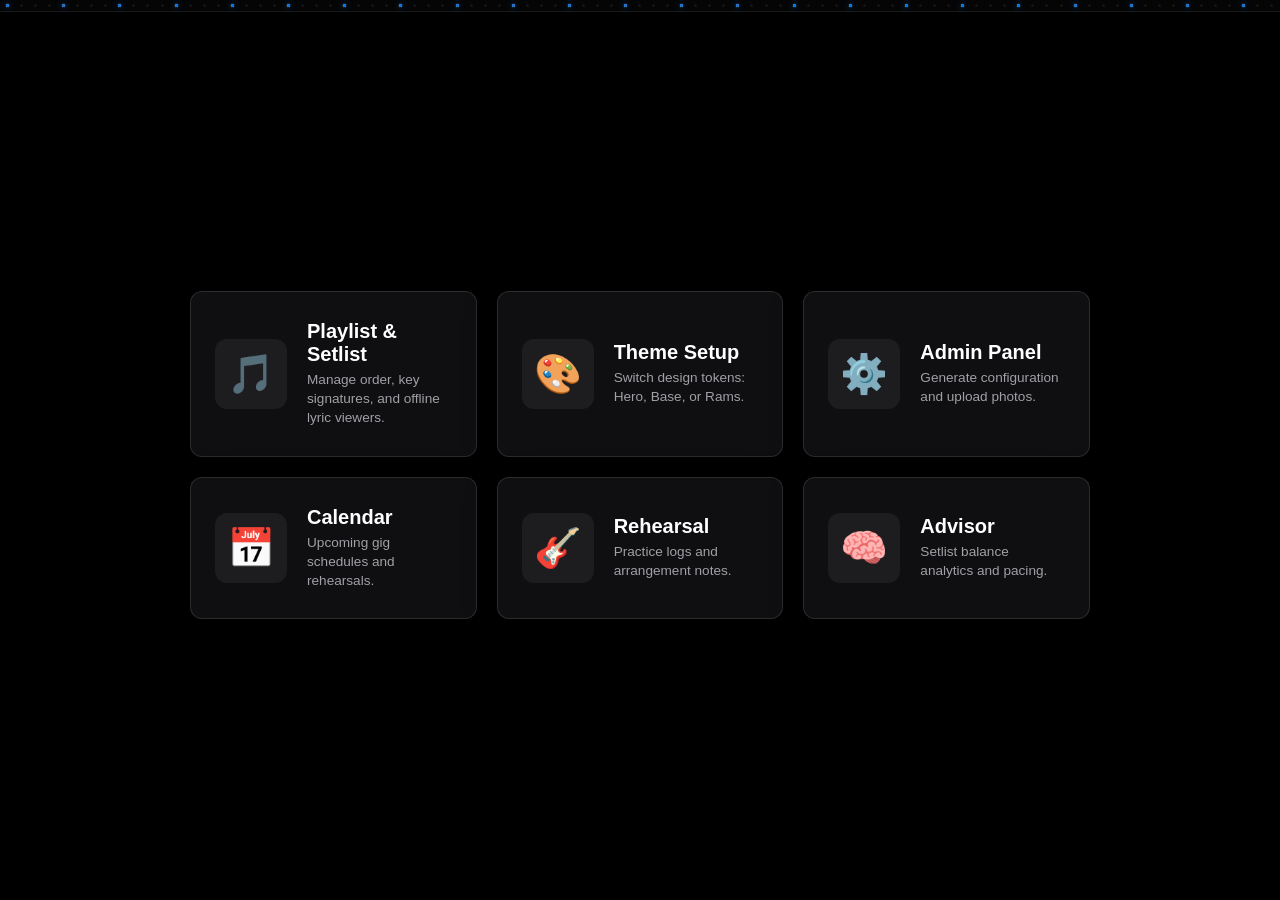
==== index.html @ bee4a43d "build(payload): executed web asset update & setlist sync" ====
<!DOCTYPE html> <html lang="en"> <head>     <meta charset="UTF-8">     <meta name="viewport" content="width=device-width, initial-scale=1.0, maximum-scale=1.0, user-scalable=no">     <title>Band Dashboard</title>     <link href="https://fonts.googleapis.com/css2?family=Oswald:wght@500;700&display=swap" rel="stylesheet">     <style>         * { box-sizing: border-box; margin: 0; padding: 0; transition: background-color 0.3s, color 0.3s, border-color 0.3s; }         body { background-color: var(--bg-primary, #000000); color: var(--text-main, #ffffff); font-family: var(--font-family, sans-serif); min-height: 100vh; padding: 50px 20px 40px 20px; display: flex; flex-direction: column; align-items: center; justify-content: center; position: relative; overflow-x: hidden; -webkit-font-smoothing: antialiased; }          /* Traditional Hardware-Style LED Banner Strip (Absolute Edge-to-Edge) */         .led-banner-strip { position: fixed; top: 0; left: 0; width: 100vw; height: 12px; background-color: #050505; z-index: 1000; display: flex; justify-content: space-between; align-items: center; padding: 0 6px; border-bottom: 1px solid rgba(255,255,255,0.08); box-shadow: 0 2px 6px rgba(0,0,0,0.8); }         .led-banner-dot { width: 3px; height: 3px; background-color: #1a1a1a; border-radius: 50%; box-shadow: inset 0 0 1px #000; transition: background-color 0.4s ease, box-shadow 0.4s ease; }         .led-banner-dot.active { background-color: var(--accent-color, #0071e3); box-shadow: 0 0 6px var(--accent-color, #0071e3), 0 0 1px #fff; }          /* Background Slider & 65% Black Dotted Opacity Overlay */         .bg-slider { position: fixed; top: 0; left: 0; width: 100vw; height: 100vh; z-index: -2; background-size: cover; background-position: center; transition: opacity 1.5s ease-in-out; opacity: 0; }         .bg-slider.active { opacity: 0.65; }         .bg-dotted-overlay { position: fixed; top: 0; left: 0; width: 100vw; height: 100vh; z-index: -1; background-image: radial-gradient(rgba(0, 0, 0, 0.85) 1.5px, transparent 1.5px); background-size: 8px 8px; background-color: rgba(0, 0, 0, 0.65); pointer-events: none; }          .container { width: 100%; max-width: 900px; z-index: 1; display: flex; flex-direction: column; align-items: center; justify-content: center; }                  /* Navigation Grid Only (Band Info Completely Removed) */         .nav-grid { display: grid; grid-template-columns: repeat(auto-fit, minmax(260px, 1fr)); gap: 20px; width: 100%; }         .nav-card { background-color: var(--bg-surface, rgba(20, 20, 25, 0.75)); backdrop-filter: blur(12px); border: 1px solid var(--border-color, rgba(255,255,255,0.12)); border-radius: var(--card-radius, 12px); padding: 28px 24px; text-decoration: none; color: var(--text-main, #ffffff); box-shadow: 0 8px 32px rgba(0,0,0,0.4); transition: transform 0.2s ease, border-color 0.2s ease, background-color 0.2s ease; display: flex; align-items: center; gap: 20px; min-height: 100px; }         .nav-card:hover { transform: translateY(-4px); border-color: var(--accent-color, #0071e3); background-color: rgba(30, 30, 40, 0.85); }         .nav-icon { font-size: 2.4rem; padding: 12px; background: rgba(255,255,255,0.06); border-radius: 12px; display: flex; align-items: center; justify-content: center; }         .nav-content { display: flex; flex-direction: column; justify-content: center; }         .nav-title { font-size: 1.25rem; font-weight: 700; text-transform: var(--header-transform, none); margin-bottom: 4px; }         .nav-desc { font-size: 0.85rem; color: var(--text-muted, #a0a0a5); line-height: 1.4; }     </style> </head> <body>  <!-- Traditional Hardware LED Banner Strip --> <div class="led-banner-strip" id="ledBannerStrip"></div>  <!-- Background Elements for Shuffling Photos & Dotted Overlay --> <div id="bgContainer"></div> <div class="bg-dotted-overlay"></div>  <div class="container">     <div class="nav-grid">         <a href="playlist.html" class="nav-card">             <div class="nav-icon">🎵</div>             <div class="nav-content">                 <div class="nav-title">Playlist & Setlist</div>                 <div class="nav-desc">Manage order, key signatures, and offline lyric viewers.</div>             </div>         </a>         <a href="setup.html" class="nav-card">             <div class="nav-icon">🎨</div>             <div class="nav-content">                 <div class="nav-title">Theme Setup</div>                 <div class="nav-desc">Switch design tokens: Hero, Base, or Rams.</div>             </div>         </a>         <a href="admin.html" class="nav-card">             <div class="nav-icon">⚙️</div>             <div class="nav-content">                 <div class="nav-title">Admin Panel</div>                 <div class="nav-desc">Generate configuration and upload photos.</div>             </div>         </a>         <a href="takvim.html" class="nav-card">             <div class="nav-icon">📅</div>             <div class="nav-content">                 <div class="nav-title">Calendar</div>                 <div class="nav-desc">Upcoming gig schedules and rehearsals.</div>             </div>         </a>         <a href="rehearsal.html" class="nav-card">             <div class="nav-icon">🎸</div>             <div class="nav-content">                 <div class="nav-title">Rehearsal</div>                 <div class="nav-desc">Practice logs and arrangement notes.</div>             </div>         </a>         <a href="advisor.html" class="nav-card">             <div class="nav-icon">🧠</div>             <div class="nav-content">                 <div class="nav-title">Advisor</div>                 <div class="nav-desc">Setlist balance analytics and pacing.</div>             </div>         </a>     </div> </div>  <script src="core/app.js"></script> <script>     function initLedBannerStrip() {         const strip = document.getElementById('ledBannerStrip');         if (!strip) return;         const screenWidth = window.innerWidth;         const dotSpacing = 14;          const totalDots = Math.floor(screenWidth / dotSpacing);                  strip.innerHTML = '';         for (let i = 0; i < totalDots; i++) {             const dot = document.createElement('div');             dot.className = 'led-banner-dot';             if (i % 4 === 0) dot.classList.add('active');             strip.appendChild(dot);         }     }      document.addEventListener("DOMContentLoaded", async () => {         initLedBannerStrip();         window.addEventListener('resize', initLedBannerStrip);          setTimeout(async () => {             if (window.BandApp && window.BandApp.config) {                 const conf = window.BandApp.config;                 if (conf.band_photos && Array.isArray(conf.band_photos) && conf.band_photos.length > 0) {                     setupBackgroundSlider(conf.band_photos);                 }             }         }, 150);     });      function setupBackgroundSlider(photos) {         const container = document.getElementById("bgContainer");         if (!container) return;         container.innerHTML = "";                  photos.forEach((photoUrl, index) => {             const div = document.createElement("div");             div.className = "bg-slider" + (index === 0 ? " active" : "");             div.style.backgroundImage = `url('${photoUrl}')`;             container.appendChild(div);         });          if (photos.length > 1) {             let currentIndex = 0;             const slides = container.getElementsByClassName("bg-slider");             setInterval(() => {                 if (slides && slides.length > 0) {                     slides[currentIndex].classList.remove("active");                     currentIndex = (currentIndex + 1) % slides.length;                     slides[currentIndex].classList.add("active");                 }             }, 6000);         }     } </script> </body> </html>
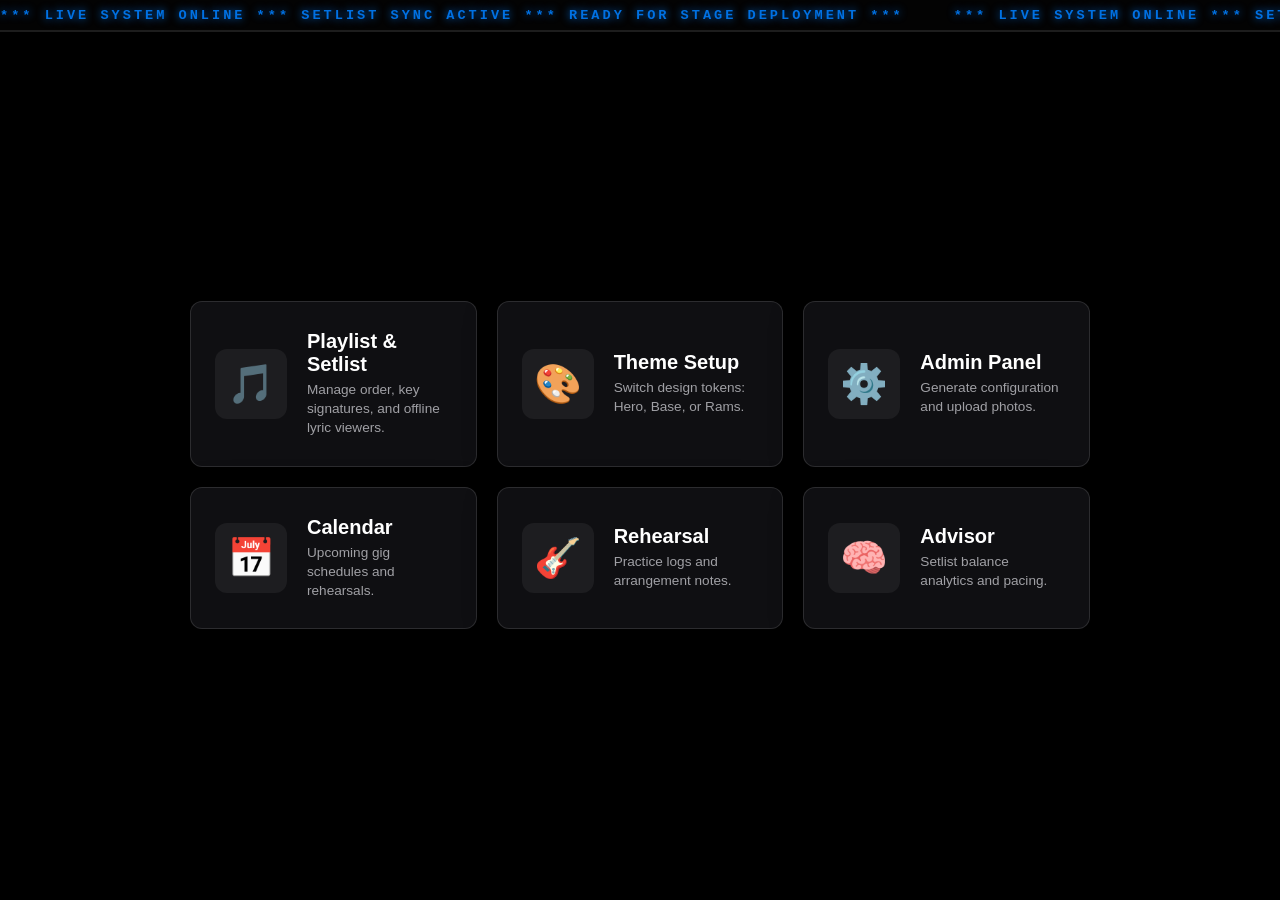
==== commit bedbe1be: "build(payload): executed web asset update & setlist sync" ====
--- a/index.html
+++ b/index.html
@@ -1 +1 @@
-<!DOCTYPE html> <html lang="en"> <head>     <meta charset="UTF-8">     <meta name="viewport" content="width=device-width, initial-scale=1.0, maximum-scale=1.0, user-scalable=no">     <title>Band Dashboard</title>     <link href="https://fonts.googleapis.com/css2?family=Oswald:wght@500;700&display=swap" rel="stylesheet">     <style>         * { box-sizing: border-box; margin: 0; padding: 0; transition: background-color 0.3s, color 0.3s, border-color 0.3s; }         body { background-color: var(--bg-primary, #000000); color: var(--text-main, #ffffff); font-family: var(--font-family, sans-serif); min-height: 100vh; padding: 50px 20px 40px 20px; display: flex; flex-direction: column; align-items: center; justify-content: center; position: relative; overflow-x: hidden; -webkit-font-smoothing: antialiased; }          /* Traditional Hardware-Style LED Banner Strip (Absolute Edge-to-Edge) */         .led-banner-strip { position: fixed; top: 0; left: 0; width: 100vw; height: 12px; background-color: #050505; z-index: 1000; display: flex; justify-content: space-between; align-items: center; padding: 0 6px; border-bottom: 1px solid rgba(255,255,255,0.08); box-shadow: 0 2px 6px rgba(0,0,0,0.8); }         .led-banner-dot { width: 3px; height: 3px; background-color: #1a1a1a; border-radius: 50%; box-shadow: inset 0 0 1px #000; transition: background-color 0.4s ease, box-shadow 0.4s ease; }         .led-banner-dot.active { background-color: var(--accent-color, #0071e3); box-shadow: 0 0 6px var(--accent-color, #0071e3), 0 0 1px #fff; }          /* Background Slider & 65% Black Dotted Opacity Overlay */         .bg-slider { position: fixed; top: 0; left: 0; width: 100vw; height: 100vh; z-index: -2; background-size: cover; background-position: center; transition: opacity 1.5s ease-in-out; opacity: 0; }         .bg-slider.active { opacity: 0.65; }         .bg-dotted-overlay { position: fixed; top: 0; left: 0; width: 100vw; height: 100vh; z-index: -1; background-image: radial-gradient(rgba(0, 0, 0, 0.85) 1.5px, transparent 1.5px); background-size: 8px 8px; background-color: rgba(0, 0, 0, 0.65); pointer-events: none; }          .container { width: 100%; max-width: 900px; z-index: 1; display: flex; flex-direction: column; align-items: center; justify-content: center; }                  /* Navigation Grid Only (Band Info Completely Removed) */         .nav-grid { display: grid; grid-template-columns: repeat(auto-fit, minmax(260px, 1fr)); gap: 20px; width: 100%; }         .nav-card { background-color: var(--bg-surface, rgba(20, 20, 25, 0.75)); backdrop-filter: blur(12px); border: 1px solid var(--border-color, rgba(255,255,255,0.12)); border-radius: var(--card-radius, 12px); padding: 28px 24px; text-decoration: none; color: var(--text-main, #ffffff); box-shadow: 0 8px 32px rgba(0,0,0,0.4); transition: transform 0.2s ease, border-color 0.2s ease, background-color 0.2s ease; display: flex; align-items: center; gap: 20px; min-height: 100px; }         .nav-card:hover { transform: translateY(-4px); border-color: var(--accent-color, #0071e3); background-color: rgba(30, 30, 40, 0.85); }         .nav-icon { font-size: 2.4rem; padding: 12px; background: rgba(255,255,255,0.06); border-radius: 12px; display: flex; align-items: center; justify-content: center; }         .nav-content { display: flex; flex-direction: column; justify-content: center; }         .nav-title { font-size: 1.25rem; font-weight: 700; text-transform: var(--header-transform, none); margin-bottom: 4px; }         .nav-desc { font-size: 0.85rem; color: var(--text-muted, #a0a0a5); line-height: 1.4; }     </style> </head> <body>  <!-- Traditional Hardware LED Banner Strip --> <div class="led-banner-strip" id="ledBannerStrip"></div>  <!-- Background Elements for Shuffling Photos & Dotted Overlay --> <div id="bgContainer"></div> <div class="bg-dotted-overlay"></div>  <div class="container">     <div class="nav-grid">         <a href="playlist.html" class="nav-card">             <div class="nav-icon">🎵</div>             <div class="nav-content">                 <div class="nav-title">Playlist & Setlist</div>                 <div class="nav-desc">Manage order, key signatures, and offline lyric viewers.</div>             </div>         </a>         <a href="setup.html" class="nav-card">             <div class="nav-icon">🎨</div>             <div class="nav-content">                 <div class="nav-title">Theme Setup</div>                 <div class="nav-desc">Switch design tokens: Hero, Base, or Rams.</div>             </div>         </a>         <a href="admin.html" class="nav-card">             <div class="nav-icon">⚙️</div>             <div class="nav-content">                 <div class="nav-title">Admin Panel</div>                 <div class="nav-desc">Generate configuration and upload photos.</div>             </div>         </a>         <a href="takvim.html" class="nav-card">             <div class="nav-icon">📅</div>             <div class="nav-content">                 <div class="nav-title">Calendar</div>                 <div class="nav-desc">Upcoming gig schedules and rehearsals.</div>             </div>         </a>         <a href="rehearsal.html" class="nav-card">             <div class="nav-icon">🎸</div>             <div class="nav-content">                 <div class="nav-title">Rehearsal</div>                 <div class="nav-desc">Practice logs and arrangement notes.</div>             </div>         </a>         <a href="advisor.html" class="nav-card">             <div class="nav-icon">🧠</div>             <div class="nav-content">                 <div class="nav-title">Advisor</div>                 <div class="nav-desc">Setlist balance analytics and pacing.</div>             </div>         </a>     </div> </div>  <script src="core/app.js"></script> <script>     function initLedBannerStrip() {         const strip = document.getElementById('ledBannerStrip');         if (!strip) return;         const screenWidth = window.innerWidth;         const dotSpacing = 14;          const totalDots = Math.floor(screenWidth / dotSpacing);                  strip.innerHTML = '';         for (let i = 0; i < totalDots; i++) {             const dot = document.createElement('div');             dot.className = 'led-banner-dot';             if (i % 4 === 0) dot.classList.add('active');             strip.appendChild(dot);         }     }      document.addEventListener("DOMContentLoaded", async () => {         initLedBannerStrip();         window.addEventListener('resize', initLedBannerStrip);          setTimeout(async () => {             if (window.BandApp && window.BandApp.config) {                 const conf = window.BandApp.config;                 if (conf.band_photos && Array.isArray(conf.band_photos) && conf.band_photos.length > 0) {                     setupBackgroundSlider(conf.band_photos);                 }             }         }, 150);     });      function setupBackgroundSlider(photos) {         const container = document.getElementById("bgContainer");         if (!container) return;         container.innerHTML = "";                  photos.forEach((photoUrl, index) => {             const div = document.createElement("div");             div.className = "bg-slider" + (index === 0 ? " active" : "");             div.style.backgroundImage = `url('${photoUrl}')`;             container.appendChild(div);         });          if (photos.length > 1) {             let currentIndex = 0;             const slides = container.getElementsByClassName("bg-slider");             setInterval(() => {                 if (slides && slides.length > 0) {                     slides[currentIndex].classList.remove("active");                     currentIndex = (currentIndex + 1) % slides.length;                     slides[currentIndex].classList.add("active");                 }             }, 6000);         }     } </script> </body> </html>
+<!DOCTYPE html> <html lang="en"> <head>     <meta charset="UTF-8">     <meta name="viewport" content="width=device-width, initial-scale=1.0, maximum-scale=1.0, user-scalable=no">     <title>Band Dashboard</title>     <link href="https://fonts.googleapis.com/css2?family=Oswald:wght@500;700&display=swap" rel="stylesheet">     <style>         * { box-sizing: border-box; margin: 0; padding: 0; transition: background-color 0.3s, color 0.3s, border-color 0.3s; }         body { background-color: var(--bg-primary, #000000); color: var(--text-main, #ffffff); font-family: var(--font-family, sans-serif); min-height: 100vh; padding: 70px 20px 40px 20px; display: flex; flex-direction: column; align-items: center; justify-content: center; position: relative; overflow-x: hidden; -webkit-font-smoothing: antialiased; }          /* Sliding LED Banner Marquee on Top */         .led-marquee-container { position: fixed; top: 0; left: 0; width: 100vw; height: 32px; background-color: #030303; z-index: 1000; overflow: hidden; border-bottom: 2px solid var(--border-color, rgba(255,255,255,0.1)); display: flex; align-items: center; box-shadow: 0 4px 12px rgba(0,0,0,0.9); }         .led-marquee-track { display: flex; white-space: nowrap; animation: marqueeScroll 25s linear infinite; will-change: transform; }         .led-marquee-text { font-family: 'Courier New', monospace; font-size: 0.85rem; font-weight: 700; letter-spacing: 3px; color: var(--accent-color, #0071e3); text-transform: uppercase; padding-right: 50px; text-shadow: 0 0 8px var(--accent-color, #0071e3); }         @keyframes marqueeScroll { 0% { transform: translateX(0); } 100% { transform: translateX(-50%); } }          /* Background Slider & 65% Black Dotted Opacity Overlay */         .bg-slider { position: fixed; top: 0; left: 0; width: 100vw; height: 100vh; z-index: -2; background-size: cover; background-position: center; transition: opacity 1.5s ease-in-out; opacity: 0; }         .bg-slider.active { opacity: 0.65; }         .bg-dotted-overlay { position: fixed; top: 0; left: 0; width: 100vw; height: 100vh; z-index: -1; background-image: radial-gradient(rgba(0, 0, 0, 0.85) 1.5px, transparent 1.5px); background-size: 8px 8px; background-color: rgba(0, 0, 0, 0.65); pointer-events: none; }          .container { width: 100%; max-width: 900px; z-index: 1; display: flex; flex-direction: column; align-items: center; justify-content: center; }                  /* Navigation Grid Only */         .nav-grid { display: grid; grid-template-columns: repeat(auto-fit, minmax(260px, 1fr)); gap: 20px; width: 100%; }         .nav-card { background-color: var(--bg-surface, rgba(20, 20, 25, 0.75)); backdrop-filter: blur(12px); border: 1px solid var(--border-color, rgba(255,255,255,0.12)); border-radius: var(--card-radius, 12px); padding: 28px 24px; text-decoration: none; color: var(--text-main, #ffffff); box-shadow: 0 8px 32px rgba(0,0,0,0.4); transition: transform 0.2s ease, border-color 0.2s ease, background-color 0.2s ease; display: flex; align-items: center; gap: 20px; min-height: 100px; }         .nav-card:hover { transform: translateY(-4px); border-color: var(--accent-color, #0071e3); background-color: rgba(30, 30, 40, 0.85); }         .nav-icon { font-size: 2.4rem; padding: 12px; background: rgba(255,255,255,0.06); border-radius: 12px; display: flex; align-items: center; justify-content: center; }         .nav-content { display: flex; flex-direction: column; justify-content: center; }         .nav-title { font-size: 1.25rem; font-weight: 700; text-transform: var(--header-transform, none); margin-bottom: 4px; }         .nav-desc { font-size: 0.85rem; color: var(--text-muted, #a0a0a5); line-height: 1.4; }     </style> </head> <body>  <!-- Sliding LED Marquee Banner Strip --> <div class="led-marquee-container">     <div class="led-marquee-track" id="ledTrack">         <span class="led-marquee-text">*** LIVE SYSTEM ONLINE *** SETLIST SYNC ACTIVE *** READY FOR STAGE DEPLOYMENT ***</span>         <span class="led-marquee-text">*** LIVE SYSTEM ONLINE *** SETLIST SYNC ACTIVE *** READY FOR STAGE DEPLOYMENT ***</span>     </div> </div>  <!-- Background Elements for Shuffling Photos & Dotted Overlay --> <div id="bgContainer"></div> <div class="bg-dotted-overlay"></div>  <div class="container">     <div class="nav-grid">         <a href="playlist.html" class="nav-card">             <div class="nav-icon">🎵</div>             <div class="nav-content">                 <div class="nav-title">Playlist & Setlist</div>                 <div class="nav-desc">Manage order, key signatures, and offline lyric viewers.</div>             </div>         </a>         <a href="setup.html" class="nav-card">             <div class="nav-icon">🎨</div>             <div class="nav-content">                 <div class="nav-title">Theme Setup</div>                 <div class="nav-desc">Switch design tokens: Hero, Base, or Rams.</div>             </div>         </a>         <a href="admin.html" class="nav-card">             <div class="nav-icon">⚙️</div>             <div class="nav-content">                 <div class="nav-title">Admin Panel</div>                 <div class="nav-desc">Generate configuration and upload photos.</div>             </div>         </a>         <a href="takvim.html" class="nav-card">             <div class="nav-icon">📅</div>             <div class="nav-content">                 <div class="nav-title">Calendar</div>                 <div class="nav-desc">Upcoming gig schedules and rehearsals.</div>             </div>         </a>         <a href="rehearsal.html" class="nav-card">             <div class="nav-icon">🎸</div>             <div class="nav-content">                 <div class="nav-title">Rehearsal</div>                 <div class="nav-desc">Practice logs and arrangement notes.</div>             </div>         </a>         <a href="advisor.html" class="nav-card">             <div class="nav-icon">🧠</div>             <div class="nav-content">                 <div class="nav-title">Advisor</div>                 <div class="nav-desc">Setlist balance analytics and pacing.</div>             </div>         </a>     </div> </div>  <script src="core/app.js"></script> <script>     document.addEventListener("DOMContentLoaded", async () => {         setTimeout(async () => {             if (window.BandApp && window.BandApp.config) {                 const conf = window.BandApp.config;                 if (conf.band_photos && Array.isArray(conf.band_photos) && conf.band_photos.length > 0) {                     setupBackgroundSlider(conf.band_photos);                 }             }         }, 150);     });      function setupBackgroundSlider(photos) {         const container = document.getElementById("bgContainer");         if (!container) return;         container.innerHTML = "";                  photos.forEach((photoUrl, index) => {             const div = document.createElement("div");             div.className = "bg-slider" + (index === 0 ? " active" : "");             div.style.backgroundImage = `url('${photoUrl}')`;             container.appendChild(div);         });          if (photos.length > 1) {             let currentIndex = 0;             const slides = container.getElementsByClassName("bg-slider");             setInterval(() => {                 if (slides && slides.length > 0) {                     slides[currentIndex].classList.remove("active");                     currentIndex = (currentIndex + 1) % slides.length;                     slides[currentIndex].classList.add("active");                 }             }, 6000);         }     } </script> </body> </html>
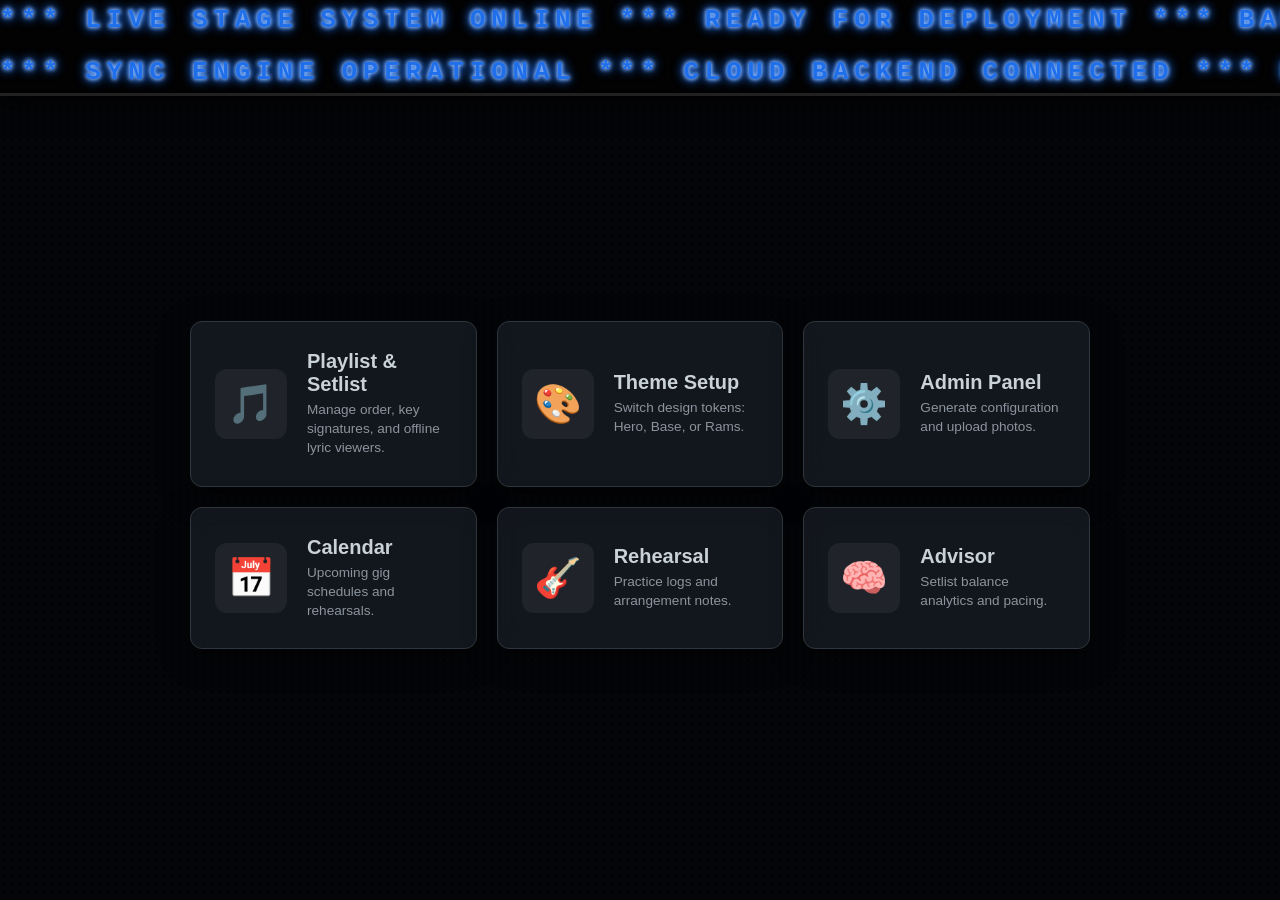
==== commit ce4d5910: "build(payload): executed web asset update & setlist sync" ====
--- a/index.html
+++ b/index.html
@@ -1 +1 @@
-<!DOCTYPE html> <html lang="en"> <head>     <meta charset="UTF-8">     <meta name="viewport" content="width=device-width, initial-scale=1.0, maximum-scale=1.0, user-scalable=no">     <title>Band Dashboard</title>     <link href="https://fonts.googleapis.com/css2?family=Oswald:wght@500;700&display=swap" rel="stylesheet">     <style>         * { box-sizing: border-box; margin: 0; padding: 0; transition: background-color 0.3s, color 0.3s, border-color 0.3s; }         body { background-color: var(--bg-primary, #000000); color: var(--text-main, #ffffff); font-family: var(--font-family, sans-serif); min-height: 100vh; padding: 70px 20px 40px 20px; display: flex; flex-direction: column; align-items: center; justify-content: center; position: relative; overflow-x: hidden; -webkit-font-smoothing: antialiased; }          /* Sliding LED Banner Marquee on Top */         .led-marquee-container { position: fixed; top: 0; left: 0; width: 100vw; height: 32px; background-color: #030303; z-index: 1000; overflow: hidden; border-bottom: 2px solid var(--border-color, rgba(255,255,255,0.1)); display: flex; align-items: center; box-shadow: 0 4px 12px rgba(0,0,0,0.9); }         .led-marquee-track { display: flex; white-space: nowrap; animation: marqueeScroll 25s linear infinite; will-change: transform; }         .led-marquee-text { font-family: 'Courier New', monospace; font-size: 0.85rem; font-weight: 700; letter-spacing: 3px; color: var(--accent-color, #0071e3); text-transform: uppercase; padding-right: 50px; text-shadow: 0 0 8px var(--accent-color, #0071e3); }         @keyframes marqueeScroll { 0% { transform: translateX(0); } 100% { transform: translateX(-50%); } }          /* Background Slider & 65% Black Dotted Opacity Overlay */         .bg-slider { position: fixed; top: 0; left: 0; width: 100vw; height: 100vh; z-index: -2; background-size: cover; background-position: center; transition: opacity 1.5s ease-in-out; opacity: 0; }         .bg-slider.active { opacity: 0.65; }         .bg-dotted-overlay { position: fixed; top: 0; left: 0; width: 100vw; height: 100vh; z-index: -1; background-image: radial-gradient(rgba(0, 0, 0, 0.85) 1.5px, transparent 1.5px); background-size: 8px 8px; background-color: rgba(0, 0, 0, 0.65); pointer-events: none; }          .container { width: 100%; max-width: 900px; z-index: 1; display: flex; flex-direction: column; align-items: center; justify-content: center; }                  /* Navigation Grid Only */         .nav-grid { display: grid; grid-template-columns: repeat(auto-fit, minmax(260px, 1fr)); gap: 20px; width: 100%; }         .nav-card { background-color: var(--bg-surface, rgba(20, 20, 25, 0.75)); backdrop-filter: blur(12px); border: 1px solid var(--border-color, rgba(255,255,255,0.12)); border-radius: var(--card-radius, 12px); padding: 28px 24px; text-decoration: none; color: var(--text-main, #ffffff); box-shadow: 0 8px 32px rgba(0,0,0,0.4); transition: transform 0.2s ease, border-color 0.2s ease, background-color 0.2s ease; display: flex; align-items: center; gap: 20px; min-height: 100px; }         .nav-card:hover { transform: translateY(-4px); border-color: var(--accent-color, #0071e3); background-color: rgba(30, 30, 40, 0.85); }         .nav-icon { font-size: 2.4rem; padding: 12px; background: rgba(255,255,255,0.06); border-radius: 12px; display: flex; align-items: center; justify-content: center; }         .nav-content { display: flex; flex-direction: column; justify-content: center; }         .nav-title { font-size: 1.25rem; font-weight: 700; text-transform: var(--header-transform, none); margin-bottom: 4px; }         .nav-desc { font-size: 0.85rem; color: var(--text-muted, #a0a0a5); line-height: 1.4; }     </style> </head> <body>  <!-- Sliding LED Marquee Banner Strip --> <div class="led-marquee-container">     <div class="led-marquee-track" id="ledTrack">         <span class="led-marquee-text">*** LIVE SYSTEM ONLINE *** SETLIST SYNC ACTIVE *** READY FOR STAGE DEPLOYMENT ***</span>         <span class="led-marquee-text">*** LIVE SYSTEM ONLINE *** SETLIST SYNC ACTIVE *** READY FOR STAGE DEPLOYMENT ***</span>     </div> </div>  <!-- Background Elements for Shuffling Photos & Dotted Overlay --> <div id="bgContainer"></div> <div class="bg-dotted-overlay"></div>  <div class="container">     <div class="nav-grid">         <a href="playlist.html" class="nav-card">             <div class="nav-icon">🎵</div>             <div class="nav-content">                 <div class="nav-title">Playlist & Setlist</div>                 <div class="nav-desc">Manage order, key signatures, and offline lyric viewers.</div>             </div>         </a>         <a href="setup.html" class="nav-card">             <div class="nav-icon">🎨</div>             <div class="nav-content">                 <div class="nav-title">Theme Setup</div>                 <div class="nav-desc">Switch design tokens: Hero, Base, or Rams.</div>             </div>         </a>         <a href="admin.html" class="nav-card">             <div class="nav-icon">⚙️</div>             <div class="nav-content">                 <div class="nav-title">Admin Panel</div>                 <div class="nav-desc">Generate configuration and upload photos.</div>             </div>         </a>         <a href="takvim.html" class="nav-card">             <div class="nav-icon">📅</div>             <div class="nav-content">                 <div class="nav-title">Calendar</div>                 <div class="nav-desc">Upcoming gig schedules and rehearsals.</div>             </div>         </a>         <a href="rehearsal.html" class="nav-card">             <div class="nav-icon">🎸</div>             <div class="nav-content">                 <div class="nav-title">Rehearsal</div>                 <div class="nav-desc">Practice logs and arrangement notes.</div>             </div>         </a>         <a href="advisor.html" class="nav-card">             <div class="nav-icon">🧠</div>             <div class="nav-content">                 <div class="nav-title">Advisor</div>                 <div class="nav-desc">Setlist balance analytics and pacing.</div>             </div>         </a>     </div> </div>  <script src="core/app.js"></script> <script>     document.addEventListener("DOMContentLoaded", async () => {         setTimeout(async () => {             if (window.BandApp && window.BandApp.config) {                 const conf = window.BandApp.config;                 if (conf.band_photos && Array.isArray(conf.band_photos) && conf.band_photos.length > 0) {                     setupBackgroundSlider(conf.band_photos);                 }             }         }, 150);     });      function setupBackgroundSlider(photos) {         const container = document.getElementById("bgContainer");         if (!container) return;         container.innerHTML = "";                  photos.forEach((photoUrl, index) => {             const div = document.createElement("div");             div.className = "bg-slider" + (index === 0 ? " active" : "");             div.style.backgroundImage = `url('${photoUrl}')`;             container.appendChild(div);         });          if (photos.length > 1) {             let currentIndex = 0;             const slides = container.getElementsByClassName("bg-slider");             setInterval(() => {                 if (slides && slides.length > 0) {                     slides[currentIndex].classList.remove("active");                     currentIndex = (currentIndex + 1) % slides.length;                     slides[currentIndex].classList.add("active");                 }             }, 6000);         }     } </script> </body> </html>
+<!DOCTYPE html> <html lang="en"> <head>     <meta charset="UTF-8">     <meta name="viewport" content="width=device-width, initial-scale=1.0, maximum-scale=1.0, user-scalable=no">     <title>Band Dashboard</title>     <link href="https://fonts.googleapis.com/css2?family=Oswald:wght@500;700&display=swap" rel="stylesheet">     <style>         * { box-sizing: border-box; margin: 0; padding: 0; transition: background-color 0.3s, color 0.3s, border-color 0.3s; }         body { background-color: var(--bg-primary, #000000); color: var(--text-main, #ffffff); font-family: var(--font-family, sans-serif); min-height: 100vh; padding: 110px 20px 40px 20px; display: flex; flex-direction: column; align-items: center; justify-content: center; position: relative; overflow-x: hidden; -webkit-font-smoothing: antialiased; }          /* Triple-Width Realistic LED Dot-Matrix Banner Strip */         .led-banner-container { position: fixed; top: 0; left: 0; width: 100vw; height: 96px; background-color: #020202; z-index: 1000; overflow: hidden; border-bottom: 3px solid rgba(255,255,255,0.12); box-shadow: 0 6px 24px rgba(0,0,0,0.95); display: flex; flex-direction: column; justify-content: space-between; padding: 6px 0; }                  .led-marquee-track { display: flex; white-space: nowrap; animation: marqueeScroll 22s linear infinite; will-change: transform; }         .led-marquee-track.reverse { animation: marqueeScrollReverse 22s linear infinite; }          /* Realistic LED Bulb Dot Matrix Letters */         .led-word { font-family: 'Courier New', monospace; font-size: 1.6rem; font-weight: 900; letter-spacing: 6px; color: var(--accent-color, #0071e3); text-transform: uppercase; padding-right: 60px; text-shadow: 0 0 12px var(--accent-color, #0071e3), 0 0 4px #ffffff; filter: drop-shadow(0 0 2px var(--accent-color)); }          @keyframes marqueeScroll { 0% { transform: translateX(0); } 100% { transform: translateX(-50%); } }         @keyframes marqueeScrollReverse { 0% { transform: translateX(-50%); } 100% { transform: translateX(0); } }          /* Background Slider & 65% Black Dotted Opacity Overlay */         .bg-slider { position: fixed; top: 0; left: 0; width: 100vw; height: 100vh; z-index: -2; background-size: cover; background-position: center; transition: opacity 1.5s ease-in-out; opacity: 0; }         .bg-slider.active { opacity: 0.65; }         .bg-dotted-overlay { position: fixed; top: 0; left: 0; width: 100vw; height: 100vh; z-index: -1; background-image: radial-gradient(rgba(0, 0, 0, 0.85) 1.5px, transparent 1.5px); background-size: 8px 8px; background-color: rgba(0, 0, 0, 0.65); pointer-events: none; }          .container { width: 100%; max-width: 900px; z-index: 1; display: flex; flex-direction: column; align-items: center; justify-content: center; }                  /* Navigation Grid Only */         .nav-grid { display: grid; grid-template-columns: repeat(auto-fit, minmax(260px, 1fr)); gap: 20px; width: 100%; }         .nav-card { background-color: var(--bg-surface, rgba(20, 20, 25, 0.75)); backdrop-filter: blur(12px); border: 1px solid var(--border-color, rgba(255,255,255,0.12)); border-radius: var(--card-radius, 12px); padding: 28px 24px; text-decoration: none; color: var(--text-main, #ffffff); box-shadow: 0 8px 32px rgba(0,0,0,0.4); transition: transform 0.2s ease, border-color 0.2s ease, background-color 0.2s ease; display: flex; align-items: center; gap: 20px; min-height: 100px; }         .nav-card:hover { transform: translateY(-4px); border-color: var(--accent-color, #0071e3); background-color: rgba(30, 30, 40, 0.85); }         .nav-icon { font-size: 2.4rem; padding: 12px; background: rgba(255,255,255,0.06); border-radius: 12px; display: flex; align-items: center; justify-content: center; }         .nav-content { display: flex; flex-direction: column; justify-content: center; }         .nav-title { font-size: 1.25rem; font-weight: 700; text-transform: var(--header-transform, none); margin-bottom: 4px; }         .nav-desc { font-size: 0.85rem; color: var(--text-muted, #a0a0a5); line-height: 1.4; }     </style> </head> <body>  <!-- Triple-Width Realistic LED Dot-Matrix Banner Strip --> <div class="led-banner-container">     <!-- Top Running Marquee Row -->     <div class="led-marquee-track">         <span class="led-word">*** LIVE STAGE SYSTEM ONLINE *** READY FOR DEPLOYMENT *** BAND DASHBOARD ACTIVE ***</span>         <span class="led-word">*** LIVE STAGE SYSTEM ONLINE *** READY FOR DEPLOYMENT *** BAND DASHBOARD ACTIVE ***</span>     </div>     <!-- Bottom Running Marquee Row (Reverse Direction for Realism) -->     <div class="led-marquee-track reverse">         <span class="led-word">*** SYNC ENGINE OPERATIONAL *** CLOUD BACKEND CONNECTED *** MAXIMUM PERFORMANCE ***</span>         <span class="led-word">*** SYNC ENGINE OPERATIONAL *** CLOUD BACKEND CONNECTED *** MAXIMUM PERFORMANCE ***</span>     </div> </div>  <!-- Background Elements for Shuffling Photos & Dotted Overlay --> <div id="bgContainer"></div> <div class="bg-dotted-overlay"></div>  <div class="container">     <div class="nav-grid">         <a href="playlist.html" class="nav-card">             <div class="nav-icon">🎵</div>             <div class="nav-content">                 <div class="nav-title">Playlist & Setlist</div>                 <div class="nav-desc">Manage order, key signatures, and offline lyric viewers.</div>             </div>         </a>         <a href="setup.html" class="nav-card">             <div class="nav-icon">🎨</div>             <div class="nav-content">                 <div class="nav-title">Theme Setup</div>                 <div class="nav-desc">Switch design tokens: Hero, Base, or Rams.</div>             </div>         </a>         <a href="admin.html" class="nav-card">             <div class="nav-icon">⚙️</div>             <div class="nav-content">                 <div class="nav-title">Admin Panel</div>                 <div class="nav-desc">Generate configuration and upload photos.</div>             </div>         </a>         <a href="takvim.html" class="nav-card">             <div class="nav-icon">📅</div>             <div class="nav-content">                 <div class="nav-title">Calendar</div>                 <div class="nav-desc">Upcoming gig schedules and rehearsals.</div>             </div>         </a>         <a href="rehearsal.html" class="nav-card">             <div class="nav-icon">🎸</div>             <div class="nav-content">                 <div class="nav-title">Rehearsal</div>                 <div class="nav-desc">Practice logs and arrangement notes.</div>             </div>         </a>         <a href="advisor.html" class="nav-card">             <div class="nav-icon">🧠</div>             <div class="nav-content">                 <div class="nav-title">Advisor</div>                 <div class="nav-desc">Setlist balance analytics and pacing.</div>             </div>         </a>     </div> </div>  <script src="core/app.js"></script> <script>     document.addEventListener("DOMContentLoaded", async () => {         setTimeout(async () => {             if (window.BandApp && window.BandApp.config) {                 const conf = window.BandApp.config;                 if (conf.band_photos && Array.isArray(conf.band_photos) && conf.band_photos.length > 0) {                     setupBackgroundSlider(conf.band_photos);                 }             }         }, 150);     });      function setupBackgroundSlider(photos) {         const container = document.getElementById("bgContainer");         if (!container) return;         container.innerHTML = "";                  photos.forEach((photoUrl, index) => {             const div = document.createElement("div");             div.className = "bg-slider" + (index === 0 ? " active" : "");             div.style.backgroundImage = `url('${photoUrl}')`;             container.appendChild(div);         });          if (photos.length > 1) {             let currentIndex = 0;             const slides = container.getElementsByClassName("bg-slider");             setInterval(() => {                 if (slides && slides.length > 0) {                     slides[currentIndex].classList.remove("active");                     currentIndex = (currentIndex + 1) % slides.length;                     slides[currentIndex].classList.add("active");                 }             }, 6000);         }     } </script> </body> </html>
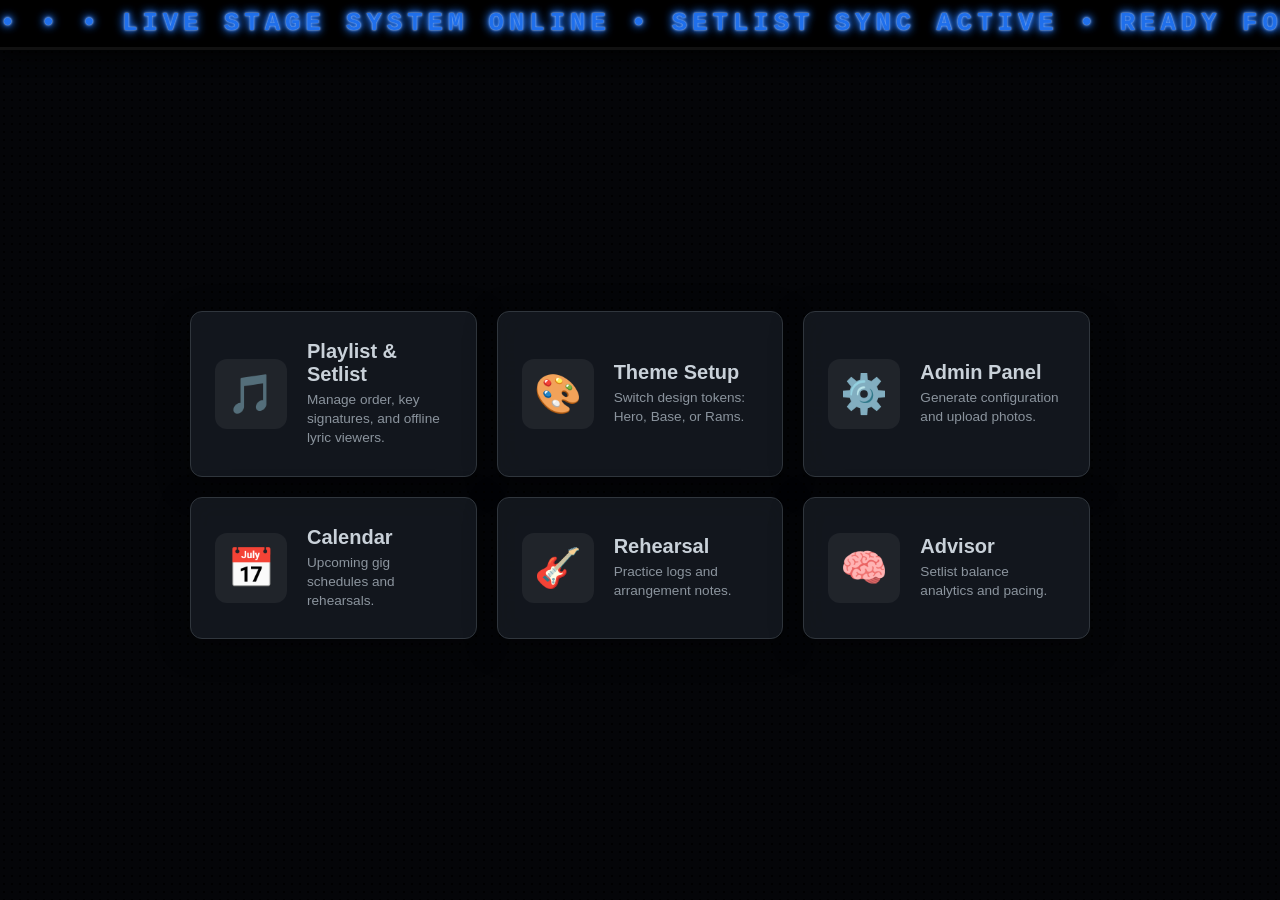
==== commit 1ef82093: "build(payload): executed web asset update & setlist sync" ====
--- a/index.html
+++ b/index.html
@@ -1 +1 @@
-<!DOCTYPE html> <html lang="en"> <head>     <meta charset="UTF-8">     <meta name="viewport" content="width=device-width, initial-scale=1.0, maximum-scale=1.0, user-scalable=no">     <title>Band Dashboard</title>     <link href="https://fonts.googleapis.com/css2?family=Oswald:wght@500;700&display=swap" rel="stylesheet">     <style>         * { box-sizing: border-box; margin: 0; padding: 0; transition: background-color 0.3s, color 0.3s, border-color 0.3s; }         body { background-color: var(--bg-primary, #000000); color: var(--text-main, #ffffff); font-family: var(--font-family, sans-serif); min-height: 100vh; padding: 110px 20px 40px 20px; display: flex; flex-direction: column; align-items: center; justify-content: center; position: relative; overflow-x: hidden; -webkit-font-smoothing: antialiased; }          /* Triple-Width Realistic LED Dot-Matrix Banner Strip */         .led-banner-container { position: fixed; top: 0; left: 0; width: 100vw; height: 96px; background-color: #020202; z-index: 1000; overflow: hidden; border-bottom: 3px solid rgba(255,255,255,0.12); box-shadow: 0 6px 24px rgba(0,0,0,0.95); display: flex; flex-direction: column; justify-content: space-between; padding: 6px 0; }                  .led-marquee-track { display: flex; white-space: nowrap; animation: marqueeScroll 22s linear infinite; will-change: transform; }         .led-marquee-track.reverse { animation: marqueeScrollReverse 22s linear infinite; }          /* Realistic LED Bulb Dot Matrix Letters */         .led-word { font-family: 'Courier New', monospace; font-size: 1.6rem; font-weight: 900; letter-spacing: 6px; color: var(--accent-color, #0071e3); text-transform: uppercase; padding-right: 60px; text-shadow: 0 0 12px var(--accent-color, #0071e3), 0 0 4px #ffffff; filter: drop-shadow(0 0 2px var(--accent-color)); }          @keyframes marqueeScroll { 0% { transform: translateX(0); } 100% { transform: translateX(-50%); } }         @keyframes marqueeScrollReverse { 0% { transform: translateX(-50%); } 100% { transform: translateX(0); } }          /* Background Slider & 65% Black Dotted Opacity Overlay */         .bg-slider { position: fixed; top: 0; left: 0; width: 100vw; height: 100vh; z-index: -2; background-size: cover; background-position: center; transition: opacity 1.5s ease-in-out; opacity: 0; }         .bg-slider.active { opacity: 0.65; }         .bg-dotted-overlay { position: fixed; top: 0; left: 0; width: 100vw; height: 100vh; z-index: -1; background-image: radial-gradient(rgba(0, 0, 0, 0.85) 1.5px, transparent 1.5px); background-size: 8px 8px; background-color: rgba(0, 0, 0, 0.65); pointer-events: none; }          .container { width: 100%; max-width: 900px; z-index: 1; display: flex; flex-direction: column; align-items: center; justify-content: center; }                  /* Navigation Grid Only */         .nav-grid { display: grid; grid-template-columns: repeat(auto-fit, minmax(260px, 1fr)); gap: 20px; width: 100%; }         .nav-card { background-color: var(--bg-surface, rgba(20, 20, 25, 0.75)); backdrop-filter: blur(12px); border: 1px solid var(--border-color, rgba(255,255,255,0.12)); border-radius: var(--card-radius, 12px); padding: 28px 24px; text-decoration: none; color: var(--text-main, #ffffff); box-shadow: 0 8px 32px rgba(0,0,0,0.4); transition: transform 0.2s ease, border-color 0.2s ease, background-color 0.2s ease; display: flex; align-items: center; gap: 20px; min-height: 100px; }         .nav-card:hover { transform: translateY(-4px); border-color: var(--accent-color, #0071e3); background-color: rgba(30, 30, 40, 0.85); }         .nav-icon { font-size: 2.4rem; padding: 12px; background: rgba(255,255,255,0.06); border-radius: 12px; display: flex; align-items: center; justify-content: center; }         .nav-content { display: flex; flex-direction: column; justify-content: center; }         .nav-title { font-size: 1.25rem; font-weight: 700; text-transform: var(--header-transform, none); margin-bottom: 4px; }         .nav-desc { font-size: 0.85rem; color: var(--text-muted, #a0a0a5); line-height: 1.4; }     </style> </head> <body>  <!-- Triple-Width Realistic LED Dot-Matrix Banner Strip --> <div class="led-banner-container">     <!-- Top Running Marquee Row -->     <div class="led-marquee-track">         <span class="led-word">*** LIVE STAGE SYSTEM ONLINE *** READY FOR DEPLOYMENT *** BAND DASHBOARD ACTIVE ***</span>         <span class="led-word">*** LIVE STAGE SYSTEM ONLINE *** READY FOR DEPLOYMENT *** BAND DASHBOARD ACTIVE ***</span>     </div>     <!-- Bottom Running Marquee Row (Reverse Direction for Realism) -->     <div class="led-marquee-track reverse">         <span class="led-word">*** SYNC ENGINE OPERATIONAL *** CLOUD BACKEND CONNECTED *** MAXIMUM PERFORMANCE ***</span>         <span class="led-word">*** SYNC ENGINE OPERATIONAL *** CLOUD BACKEND CONNECTED *** MAXIMUM PERFORMANCE ***</span>     </div> </div>  <!-- Background Elements for Shuffling Photos & Dotted Overlay --> <div id="bgContainer"></div> <div class="bg-dotted-overlay"></div>  <div class="container">     <div class="nav-grid">         <a href="playlist.html" class="nav-card">             <div class="nav-icon">🎵</div>             <div class="nav-content">                 <div class="nav-title">Playlist & Setlist</div>                 <div class="nav-desc">Manage order, key signatures, and offline lyric viewers.</div>             </div>         </a>         <a href="setup.html" class="nav-card">             <div class="nav-icon">🎨</div>             <div class="nav-content">                 <div class="nav-title">Theme Setup</div>                 <div class="nav-desc">Switch design tokens: Hero, Base, or Rams.</div>             </div>         </a>         <a href="admin.html" class="nav-card">             <div class="nav-icon">⚙️</div>             <div class="nav-content">                 <div class="nav-title">Admin Panel</div>                 <div class="nav-desc">Generate configuration and upload photos.</div>             </div>         </a>         <a href="takvim.html" class="nav-card">             <div class="nav-icon">📅</div>             <div class="nav-content">                 <div class="nav-title">Calendar</div>                 <div class="nav-desc">Upcoming gig schedules and rehearsals.</div>             </div>         </a>         <a href="rehearsal.html" class="nav-card">             <div class="nav-icon">🎸</div>             <div class="nav-content">                 <div class="nav-title">Rehearsal</div>                 <div class="nav-desc">Practice logs and arrangement notes.</div>             </div>         </a>         <a href="advisor.html" class="nav-card">             <div class="nav-icon">🧠</div>             <div class="nav-content">                 <div class="nav-title">Advisor</div>                 <div class="nav-desc">Setlist balance analytics and pacing.</div>             </div>         </a>     </div> </div>  <script src="core/app.js"></script> <script>     document.addEventListener("DOMContentLoaded", async () => {         setTimeout(async () => {             if (window.BandApp && window.BandApp.config) {                 const conf = window.BandApp.config;                 if (conf.band_photos && Array.isArray(conf.band_photos) && conf.band_photos.length > 0) {                     setupBackgroundSlider(conf.band_photos);                 }             }         }, 150);     });      function setupBackgroundSlider(photos) {         const container = document.getElementById("bgContainer");         if (!container) return;         container.innerHTML = "";                  photos.forEach((photoUrl, index) => {             const div = document.createElement("div");             div.className = "bg-slider" + (index === 0 ? " active" : "");             div.style.backgroundImage = `url('${photoUrl}')`;             container.appendChild(div);         });          if (photos.length > 1) {             let currentIndex = 0;             const slides = container.getElementsByClassName("bg-slider");             setInterval(() => {                 if (slides && slides.length > 0) {                     slides[currentIndex].classList.remove("active");                     currentIndex = (currentIndex + 1) % slides.length;                     slides[currentIndex].classList.add("active");                 }             }, 6000);         }     } </script> </body> </html>
+<!DOCTYPE html> <html lang="en"> <head>     <meta charset="UTF-8">     <meta name="viewport" content="width=device-width, initial-scale=1.0, maximum-scale=1.0, user-scalable=no">     <title>Band Dashboard</title>     <link href="https://fonts.googleapis.com/css2?family=Oswald:wght@500;700&display=swap" rel="stylesheet">     <style>         * { box-sizing: border-box; margin: 0; padding: 0; transition: background-color 0.3s, color 0.3s, border-color 0.3s; }         body { background-color: var(--bg-primary, #000000); color: var(--text-main, #ffffff); font-family: var(--font-family, sans-serif); min-height: 100vh; padding: 90px 20px 40px 20px; display: flex; flex-direction: column; align-items: center; justify-content: center; position: relative; overflow-x: hidden; -webkit-font-smoothing: antialiased; }          /* Authentic Retro Single-Line Sliding LED Dot-Matrix Banner */         .retro-led-banner { position: fixed; top: 0; left: 0; width: 100vw; height: 50px; background-color: #000000; z-index: 1000; border-bottom: 3px solid #111; box-shadow: 0 4px 20px rgba(0,0,0,0.9); display: flex; align-items: center; overflow: hidden; }         .retro-led-track { display: flex; white-space: nowrap; animation: retroScroll 20s linear infinite; will-change: transform; }         .retro-led-text { font-family: 'Courier New', Courier, monospace; font-size: 1.6rem; font-weight: 900; letter-spacing: 5px; color: var(--accent-color, #0071e3); text-transform: uppercase; padding-right: 80px; text-shadow: 0 0 10px var(--accent-color, #0071e3), 0 0 2px #fff; filter: drop-shadow(0 0 2px var(--accent-color)); }          @keyframes retroScroll { 0% { transform: translateX(0); } 100% { transform: translateX(-50%); } }          /* Background Slider & 65% Black Dotted Opacity Overlay */         .bg-slider { position: fixed; top: 0; left: 0; width: 100vw; height: 100vh; z-index: -2; background-size: cover; background-position: center; transition: opacity 1.5s ease-in-out; opacity: 0; }         .bg-slider.active { opacity: 0.65; }         .bg-dotted-overlay { position: fixed; top: 0; left: 0; width: 100vw; height: 100vh; z-index: -1; background-image: radial-gradient(rgba(0, 0, 0, 0.85) 1.5px, transparent 1.5px); background-size: 8px 8px; background-color: rgba(0, 0, 0, 0.65); pointer-events: none; }          .container { width: 100%; max-width: 900px; z-index: 1; display: flex; flex-direction: column; align-items: center; justify-content: center; }                  /* Navigation Grid Only */         .nav-grid { display: grid; grid-template-columns: repeat(auto-fit, minmax(260px, 1fr)); gap: 20px; width: 100%; }         .nav-card { background-color: var(--bg-surface, rgba(20, 20, 25, 0.75)); backdrop-filter: blur(12px); border: 1px solid var(--border-color, rgba(255,255,255,0.12)); border-radius: var(--card-radius, 12px); padding: 28px 24px; text-decoration: none; color: var(--text-main, #ffffff); box-shadow: 0 8px 32px rgba(0,0,0,0.4); transition: transform 0.2s ease, border-color 0.2s ease, background-color 0.2s ease; display: flex; align-items: center; gap: 20px; min-height: 100px; }         .nav-card:hover { transform: translateY(-4px); border-color: var(--accent-color, #0071e3); background-color: rgba(30, 30, 40, 0.85); }         .nav-icon { font-size: 2.4rem; padding: 12px; background: rgba(255,255,255,0.06); border-radius: 12px; display: flex; align-items: center; justify-content: center; }         .nav-content { display: flex; flex-direction: column; justify-content: center; }         .nav-title { font-size: 1.25rem; font-weight: 700; text-transform: var(--header-transform, none); margin-bottom: 4px; }         .nav-desc { font-size: 0.85rem; color: var(--text-muted, #a0a0a5); line-height: 1.4; }     </style> </head> <body>  <!-- Authentic Retro Single-Line Sliding LED Dot-Matrix Banner --> <div class="retro-led-banner">     <div class="retro-led-track">         <span class="retro-led-text">&bull; &bull; &bull; LIVE STAGE SYSTEM ONLINE &bull; SETLIST SYNC ACTIVE &bull; READY FOR PERFORMANCE &bull; &bull; &bull;</span>         <span class="retro-led-text">&bull; &bull; &bull; LIVE STAGE SYSTEM ONLINE &bull; SETLIST SYNC ACTIVE &bull; READY FOR PERFORMANCE &bull; &bull; &bull;</span>     </div> </div>  <!-- Background Elements for Shuffling Photos & Dotted Overlay --> <div id="bgContainer"></div> <div class="bg-dotted-overlay"></div>  <div class="container">     <div class="nav-grid">         <a href="playlist.html" class="nav-card">             <div class="nav-icon">🎵</div>             <div class="nav-content">                 <div class="nav-title">Playlist & Setlist</div>                 <div class="nav-desc">Manage order, key signatures, and offline lyric viewers.</div>             </div>         </a>         <a href="setup.html" class="nav-card">             <div class="nav-icon">🎨</div>             <div class="nav-content">                 <div class="nav-title">Theme Setup</div>                 <div class="nav-desc">Switch design tokens: Hero, Base, or Rams.</div>             </div>         </a>         <a href="admin.html" class="nav-card">             <div class="nav-icon">⚙️</div>             <div class="nav-content">                 <div class="nav-title">Admin Panel</div>                 <div class="nav-desc">Generate configuration and upload photos.</div>             </div>         </a>         <a href="takvim.html" class="nav-card">             <div class="nav-icon">📅</div>             <div class="nav-content">                 <div class="nav-title">Calendar</div>                 <div class="nav-desc">Upcoming gig schedules and rehearsals.</div>             </div>         </a>         <a href="rehearsal.html" class="nav-card">             <div class="nav-icon">🎸</div>             <div class="nav-content">                 <div class="nav-title">Rehearsal</div>                 <div class="nav-desc">Practice logs and arrangement notes.</div>             </div>         </a>         <a href="advisor.html" class="nav-card">             <div class="nav-icon">🧠</div>             <div class="nav-content">                 <div class="nav-title">Advisor</div>                 <div class="nav-desc">Setlist balance analytics and pacing.</div>             </div>         </a>     </div> </div>  <script src="core/app.js"></script> <script>     document.addEventListener("DOMContentLoaded", async () => {         setTimeout(async () => {             if (window.BandApp && window.BandApp.config) {                 const conf = window.BandApp.config;                 if (conf.band_photos && Array.isArray(conf.band_photos) && conf.band_photos.length > 0) {                     setupBackgroundSlider(conf.band_photos);                 }             }         }, 150);     });      function setupBackgroundSlider(photos) {         const container = document.getElementById("bgContainer");         if (!container) return;         container.innerHTML = "";                  photos.forEach((photoUrl, index) => {             const div = document.createElement("div");             div.className = "bg-slider" + (index === 0 ? " active" : "");             div.style.backgroundImage = `url('${photoUrl}')`;             container.appendChild(div);         });          if (photos.length > 1) {             let currentIndex = 0;             const slides = container.getElementsByClassName("bg-slider");             setInterval(() => {                 if (slides && slides.length > 0) {                     slides[currentIndex].classList.remove("active");                     currentIndex = (currentIndex + 1) % slides.length;                     slides[currentIndex].classList.add("active");                 }             }, 6000);         }     } </script> </body> </html>
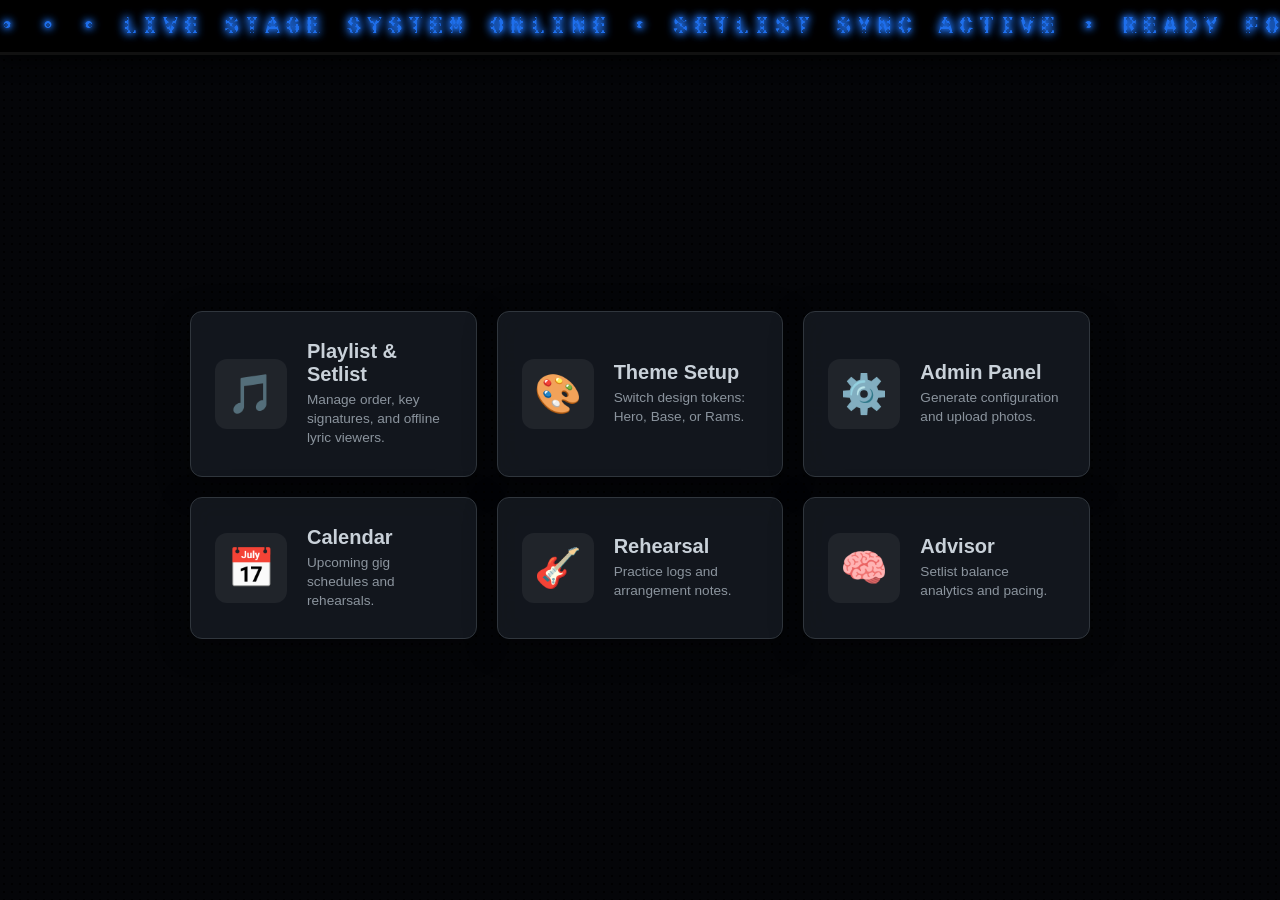
==== commit 5fce4662: "Update index.html" ====
--- a/index.html
+++ b/index.html
@@ -1 +1,145 @@
-<!DOCTYPE html> <html lang="en"> <head>     <meta charset="UTF-8">     <meta name="viewport" content="width=device-width, initial-scale=1.0, maximum-scale=1.0, user-scalable=no">     <title>Band Dashboard</title>     <link href="https://fonts.googleapis.com/css2?family=Oswald:wght@500;700&display=swap" rel="stylesheet">     <style>         * { box-sizing: border-box; margin: 0; padding: 0; transition: background-color 0.3s, color 0.3s, border-color 0.3s; }         body { background-color: var(--bg-primary, #000000); color: var(--text-main, #ffffff); font-family: var(--font-family, sans-serif); min-height: 100vh; padding: 90px 20px 40px 20px; display: flex; flex-direction: column; align-items: center; justify-content: center; position: relative; overflow-x: hidden; -webkit-font-smoothing: antialiased; }          /* Authentic Retro Single-Line Sliding LED Dot-Matrix Banner */         .retro-led-banner { position: fixed; top: 0; left: 0; width: 100vw; height: 50px; background-color: #000000; z-index: 1000; border-bottom: 3px solid #111; box-shadow: 0 4px 20px rgba(0,0,0,0.9); display: flex; align-items: center; overflow: hidden; }         .retro-led-track { display: flex; white-space: nowrap; animation: retroScroll 20s linear infinite; will-change: transform; }         .retro-led-text { font-family: 'Courier New', Courier, monospace; font-size: 1.6rem; font-weight: 900; letter-spacing: 5px; color: var(--accent-color, #0071e3); text-transform: uppercase; padding-right: 80px; text-shadow: 0 0 10px var(--accent-color, #0071e3), 0 0 2px #fff; filter: drop-shadow(0 0 2px var(--accent-color)); }          @keyframes retroScroll { 0% { transform: translateX(0); } 100% { transform: translateX(-50%); } }          /* Background Slider & 65% Black Dotted Opacity Overlay */         .bg-slider { position: fixed; top: 0; left: 0; width: 100vw; height: 100vh; z-index: -2; background-size: cover; background-position: center; transition: opacity 1.5s ease-in-out; opacity: 0; }         .bg-slider.active { opacity: 0.65; }         .bg-dotted-overlay { position: fixed; top: 0; left: 0; width: 100vw; height: 100vh; z-index: -1; background-image: radial-gradient(rgba(0, 0, 0, 0.85) 1.5px, transparent 1.5px); background-size: 8px 8px; background-color: rgba(0, 0, 0, 0.65); pointer-events: none; }          .container { width: 100%; max-width: 900px; z-index: 1; display: flex; flex-direction: column; align-items: center; justify-content: center; }                  /* Navigation Grid Only */         .nav-grid { display: grid; grid-template-columns: repeat(auto-fit, minmax(260px, 1fr)); gap: 20px; width: 100%; }         .nav-card { background-color: var(--bg-surface, rgba(20, 20, 25, 0.75)); backdrop-filter: blur(12px); border: 1px solid var(--border-color, rgba(255,255,255,0.12)); border-radius: var(--card-radius, 12px); padding: 28px 24px; text-decoration: none; color: var(--text-main, #ffffff); box-shadow: 0 8px 32px rgba(0,0,0,0.4); transition: transform 0.2s ease, border-color 0.2s ease, background-color 0.2s ease; display: flex; align-items: center; gap: 20px; min-height: 100px; }         .nav-card:hover { transform: translateY(-4px); border-color: var(--accent-color, #0071e3); background-color: rgba(30, 30, 40, 0.85); }         .nav-icon { font-size: 2.4rem; padding: 12px; background: rgba(255,255,255,0.06); border-radius: 12px; display: flex; align-items: center; justify-content: center; }         .nav-content { display: flex; flex-direction: column; justify-content: center; }         .nav-title { font-size: 1.25rem; font-weight: 700; text-transform: var(--header-transform, none); margin-bottom: 4px; }         .nav-desc { font-size: 0.85rem; color: var(--text-muted, #a0a0a5); line-height: 1.4; }     </style> </head> <body>  <!-- Authentic Retro Single-Line Sliding LED Dot-Matrix Banner --> <div class="retro-led-banner">     <div class="retro-led-track">         <span class="retro-led-text">&bull; &bull; &bull; LIVE STAGE SYSTEM ONLINE &bull; SETLIST SYNC ACTIVE &bull; READY FOR PERFORMANCE &bull; &bull; &bull;</span>         <span class="retro-led-text">&bull; &bull; &bull; LIVE STAGE SYSTEM ONLINE &bull; SETLIST SYNC ACTIVE &bull; READY FOR PERFORMANCE &bull; &bull; &bull;</span>     </div> </div>  <!-- Background Elements for Shuffling Photos & Dotted Overlay --> <div id="bgContainer"></div> <div class="bg-dotted-overlay"></div>  <div class="container">     <div class="nav-grid">         <a href="playlist.html" class="nav-card">             <div class="nav-icon">🎵</div>             <div class="nav-content">                 <div class="nav-title">Playlist & Setlist</div>                 <div class="nav-desc">Manage order, key signatures, and offline lyric viewers.</div>             </div>         </a>         <a href="setup.html" class="nav-card">             <div class="nav-icon">🎨</div>             <div class="nav-content">                 <div class="nav-title">Theme Setup</div>                 <div class="nav-desc">Switch design tokens: Hero, Base, or Rams.</div>             </div>         </a>         <a href="admin.html" class="nav-card">             <div class="nav-icon">⚙️</div>             <div class="nav-content">                 <div class="nav-title">Admin Panel</div>                 <div class="nav-desc">Generate configuration and upload photos.</div>             </div>         </a>         <a href="takvim.html" class="nav-card">             <div class="nav-icon">📅</div>             <div class="nav-content">                 <div class="nav-title">Calendar</div>                 <div class="nav-desc">Upcoming gig schedules and rehearsals.</div>             </div>         </a>         <a href="rehearsal.html" class="nav-card">             <div class="nav-icon">🎸</div>             <div class="nav-content">                 <div class="nav-title">Rehearsal</div>                 <div class="nav-desc">Practice logs and arrangement notes.</div>             </div>         </a>         <a href="advisor.html" class="nav-card">             <div class="nav-icon">🧠</div>             <div class="nav-content">                 <div class="nav-title">Advisor</div>                 <div class="nav-desc">Setlist balance analytics and pacing.</div>             </div>         </a>     </div> </div>  <script src="core/app.js"></script> <script>     document.addEventListener("DOMContentLoaded", async () => {         setTimeout(async () => {             if (window.BandApp && window.BandApp.config) {                 const conf = window.BandApp.config;                 if (conf.band_photos && Array.isArray(conf.band_photos) && conf.band_photos.length > 0) {                     setupBackgroundSlider(conf.band_photos);                 }             }         }, 150);     });      function setupBackgroundSlider(photos) {         const container = document.getElementById("bgContainer");         if (!container) return;         container.innerHTML = "";                  photos.forEach((photoUrl, index) => {             const div = document.createElement("div");             div.className = "bg-slider" + (index === 0 ? " active" : "");             div.style.backgroundImage = `url('${photoUrl}')`;             container.appendChild(div);         });          if (photos.length > 1) {             let currentIndex = 0;             const slides = container.getElementsByClassName("bg-slider");             setInterval(() => {                 if (slides && slides.length > 0) {                     slides[currentIndex].classList.remove("active");                     currentIndex = (currentIndex + 1) % slides.length;                     slides[currentIndex].classList.add("active");                 }             }, 6000);         }     } </script> </body> </html>
+<!DOCTYPE html>
+<html lang="en">
+<head>
+    <meta charset="UTF-8">
+    <meta name="viewport" content="width=device-width, initial-scale=1.0, maximum-scale=1.0, user-scalable=no">
+    <title>Band Dashboard</title>
+    <link href="https://fonts.googleapis.com/css2?family=Oswald:wght@500;700&display=swap" rel="stylesheet">
+    <style>
+        * { box-sizing: border-box; margin: 0; padding: 0; transition: background-color 0.3s, color 0.3s, border-color 0.3s; }
+        body { background-color: var(--bg-primary, #000000); color: var(--text-main, #ffffff); font-family: var(--font-family, sans-serif); min-height: 100vh; padding: 90px 20px 40px 20px; display: flex; flex-direction: column; align-items: center; justify-content: center; position: relative; overflow-x: hidden; -webkit-font-smoothing: antialiased; }
+        
+        /* Authentic Dot-Matrix LED Banner (Theme-Reactive via var(--accent-color)) */
+        .retro-led-banner { position: fixed; top: 0; left: 0; width: 100vw; height: 55px; background-color: #000000; z-index: 1000; border-bottom: 3px solid #111; box-shadow: 0 4px 20px rgba(0,0,0,0.9); display: flex; align-items: center; overflow: hidden; }
+        .retro-led-track { display: flex; white-space: nowrap; animation: retroScroll 20s linear infinite; will-change: transform; }
+        .retro-led-text { font-family: 'Courier New', Courier, monospace; font-size: 1.5rem; font-weight: 900; letter-spacing: 6px; color: var(--accent-color, #0071e3); text-transform: uppercase; padding-right: 80px; background-image: radial-gradient(var(--accent-color, #0071e3) 65%, transparent 35%); background-size: 6px 6px; -webkit-background-clip: text; -webkit-text-fill-color: transparent; text-shadow: 0 0 8px var(--accent-color, #0071e3); filter: drop-shadow(0 0 2px var(--accent-color)); }
+        @keyframes retroScroll { 0% { transform: translateX(0); } 100% { transform: translateX(-50%); } }
+        
+        /* Background Slider & 65% Black Dotted Opacity Overlay */
+        .bg-slider { position: fixed; top: 0; left: 0; width: 100vw; height: 100vh; z-index: -2; background-size: cover; background-position: center; background-repeat: no-repeat; transition: opacity 0.8s ease-in-out; opacity: 0; }
+        .bg-slider.active { opacity: 0.65; }
+        .bg-dotted-overlay { position: fixed; top: 0; left: 0; width: 100vw; height: 100vh; z-index: -1; background-image: radial-gradient(rgba(0, 0, 0, 0.85) 1.5px, transparent 1.5px); background-size: 8px 8px; background-color: rgba(0, 0, 0, 0.65); pointer-events: none; }
+        
+        .container { width: 100%; max-width: 900px; z-index: 1; display: flex; flex-direction: column; align-items: center; justify-content: center; }
+        
+        /* Navigation Grid Only */
+        .nav-grid { display: grid; grid-template-columns: repeat(auto-fit, minmax(260px, 1fr)); gap: 20px; width: 100%; }
+        .nav-card { background-color: var(--bg-surface, rgba(20, 20, 25, 0.75)); backdrop-filter: blur(12px); border: 1px solid var(--border-color, rgba(255,255,255,0.12)); border-radius: var(--card-radius, 12px); padding: 28px 24px; text-decoration: none; color: var(--text-main, #ffffff); box-shadow: 0 8px 32px rgba(0,0,0,0.4); transition: transform 0.2s ease, border-color 0.2s ease, background-color 0.2s ease; display: flex; align-items: center; gap: 20px; min-height: 100px; }
+        .nav-card:hover { transform: translateY(-4px); border-color: var(--accent-color, #0071e3); background-color: rgba(30, 30, 40, 0.85); }
+        .nav-icon { font-size: 2.4rem; padding: 12px; background: rgba(255,255,255,0.06); border-radius: 12px; display: flex; align-items: center; justify-content: center; }
+        .nav-content { display: flex; flex-direction: column; justify-content: center; }
+        .nav-title { font-size: 1.25rem; font-weight: 700; text-transform: var(--header-transform, none); margin-bottom: 4px; }
+        .nav-desc { font-size: 0.85rem; color: var(--text-muted, #a0a0a5); line-height: 1.4; }
+    </style>
+</head>
+<body>
+    <!-- Authentic Retro Single-Line Sliding LED Dot-Matrix Banner (Dotted Font Raster & Dynamic Theme Color) -->
+    <div class="retro-led-banner">
+        <div class="retro-led-track">
+            <span class="retro-led-text">&bull; &bull; &bull; LIVE STAGE SYSTEM ONLINE &bull; SETLIST SYNC ACTIVE &bull; READY FOR PERFORMANCE &bull; &bull; &bull;</span>
+            <span class="retro-led-text">&bull; &bull; &bull; LIVE STAGE SYSTEM ONLINE &bull; SETLIST SYNC ACTIVE &bull; READY FOR PERFORMANCE &bull; &bull; &bull;</span>
+        </div>
+    </div>
+
+    <!-- Background Elements for Shuffling Photos & Dotted Overlay -->
+    <div id="bgContainer"></div>
+    <div class="bg-dotted-overlay"></div>
+
+    <div class="container">
+        <div class="nav-grid">
+            <a href="playlist.html" class="nav-card">
+                <div class="nav-icon">🎵</div>
+                <div class="nav-content">
+                    <div class="nav-title">Playlist & Setlist</div>
+                    <div class="nav-desc">Manage order, key signatures, and offline lyric viewers.</div>
+                </div>
+            </a>
+            <a href="setup.html" class="nav-card">
+                <div class="nav-icon">🎨</div>
+                <div class="nav-content">
+                    <div class="nav-title">Theme Setup</div>
+                    <div class="nav-desc">Switch design tokens: Hero, Base, or Rams.</div>
+                </div>
+            </a>
+            <a href="admin.html" class="nav-card">
+                <div class="nav-icon">⚙️</div>
+                <div class="nav-content">
+                    <div class="nav-title">Admin Panel</div>
+                    <div class="nav-desc">Generate configuration and upload photos.</div>
+                </div>
+            </a>
+            <a href="takvim.html" class="nav-card">
+                <div class="nav-icon">📅</div>
+                <div class="nav-content">
+                    <div class="nav-title">Calendar</div>
+                    <div class="nav-desc">Upcoming gig schedules and rehearsals.</div>
+                </div>
+            </a>
+            <a href="rehearsal.html" class="nav-card">
+                <div class="nav-icon">🎸</div>
+                <div class="nav-content">
+                    <div class="nav-title">Rehearsal</div>
+                    <div class="nav-desc">Practice logs and arrangement notes.</div>
+                </div>
+            </a>
+            <a href="advisor.html" class="nav-card">
+                <div class="nav-icon">🧠</div>
+                <div class="nav-content">
+                    <div class="nav-title">Advisor</div>
+                    <div class="nav-desc">Setlist balance analytics and pacing.</div>
+                </div>
+            </a>
+        </div>
+    </div>
+
+    <script src="core/app.js"></script>
+    <script>
+        document.addEventListener("DOMContentLoaded", async () => {
+            let photos = [];
+            
+            setTimeout(async () => {
+                if (window.BandApp && window.BandApp.config) {
+                    const conf = window.BandApp.config;
+                    if (conf.band_photos && Array.isArray(conf.band_photos) && conf.band_photos.length > 0) {
+                        photos = conf.band_photos;
+                    }
+                }
+                
+                if (photos.length === 0) {
+                    photos = ["img/hero-bg1.jpg", "img/hero-bg2.jpg"]; 
+                }
+                
+                setupBackgroundSlider(photos);
+            }, 150);
+        });
+
+        function setupBackgroundSlider(photos) {
+            const container = document.getElementById("bgContainer");
+            if (!container) return;
+            container.innerHTML = "";
+
+            photos.forEach((photoUrl, index) => {
+                const div = document.createElement("div");
+                div.className = "bg-slider" + (index === 0 ? " active" : "");
+                const formattedUrl = photoUrl.startsWith("http") || photoUrl.startsWith("/") ? photoUrl : (photoUrl.startsWith("img/") ? photoUrl : "img/" + photoUrl);
+                div.style.backgroundImage = `url('${formattedUrl}')`;
+                container.appendChild(div);
+            });
+
+            if (photos.length > 1) {
+                let currentIndex = 0;
+                const slides = container.getElementsByClassName("bg-slider");
+                
+                // 2 seconds smooth shutter/shuffle interval
+                setInterval(() => {
+                    if (slides && slides.length > 0) {
+                        slides[currentIndex].classList.remove("active");
+                        currentIndex = (currentIndex + 1) % slides.length;
+                        slides[currentIndex].classList.add("active");
+                    }
+                }, 2000);
+            }
+        }
+    </script>
+</body>
+</html>
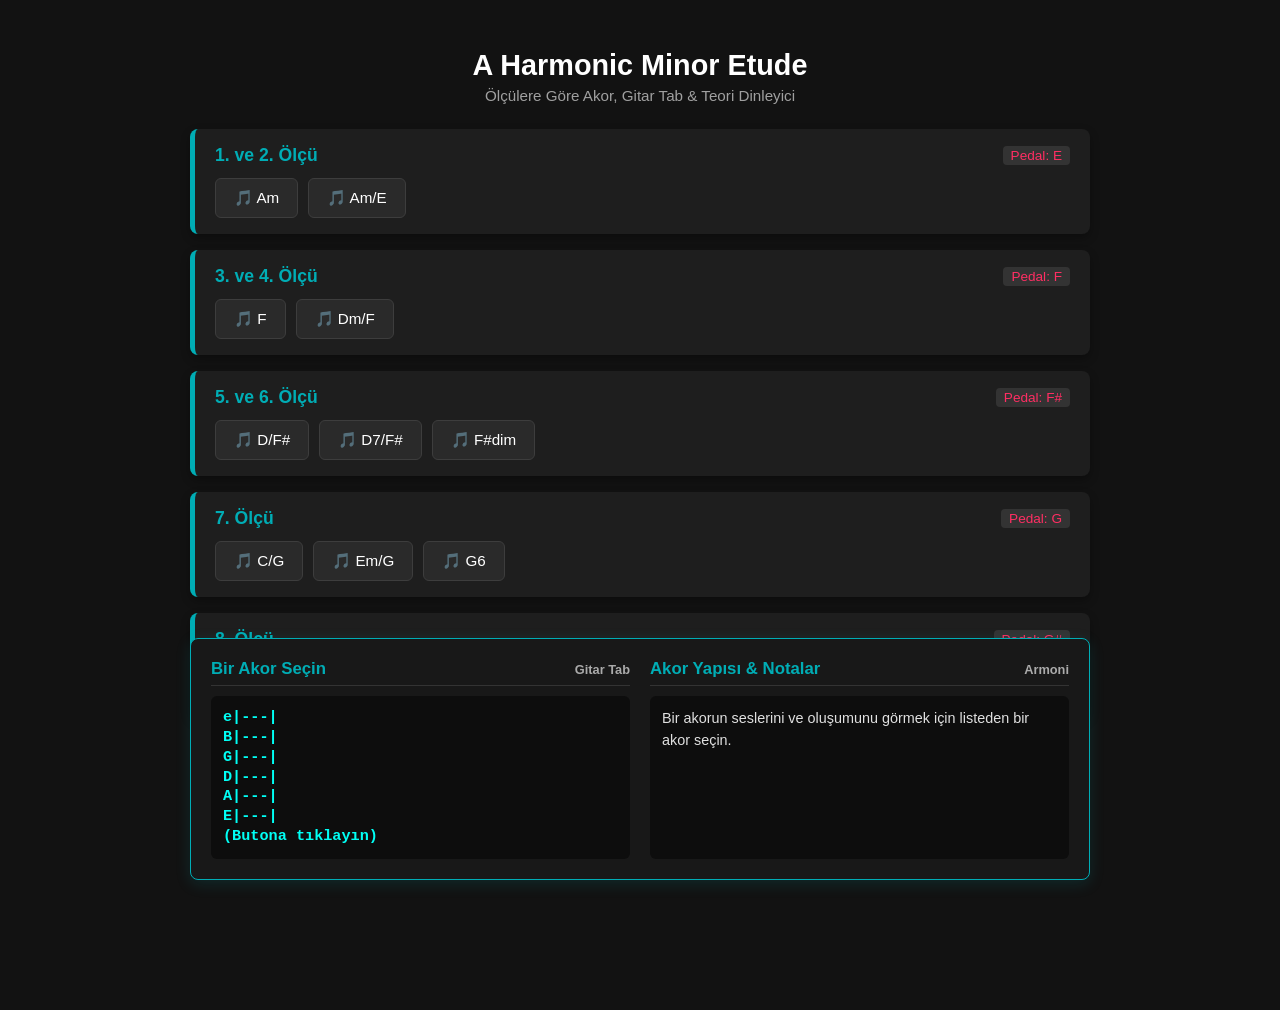
==== commit 7f0b450e: "Update index.html" ====
--- a/index.html
+++ b/index.html
@@ -1,144 +1,418 @@
 <!DOCTYPE html>
-<html lang="en">
+<html lang="tr">
 <head>
     <meta charset="UTF-8">
-    <meta name="viewport" content="width=device-width, initial-scale=1.0, maximum-scale=1.0, user-scalable=no">
-    <title>Band Dashboard</title>
-    <link href="https://fonts.googleapis.com/css2?family=Oswald:wght@500;700&display=swap" rel="stylesheet">
+    <meta name="viewport" content="width=device-width, initial-scale=1.0">
+    <title>A Harmonic Minor Etude - Akor, Tab & Teori Paneli</title>
     <style>
-        * { box-sizing: border-box; margin: 0; padding: 0; transition: background-color 0.3s, color 0.3s, border-color 0.3s; }
-        body { background-color: var(--bg-primary, #000000); color: var(--text-main, #ffffff); font-family: var(--font-family, sans-serif); min-height: 100vh; padding: 90px 20px 40px 20px; display: flex; flex-direction: column; align-items: center; justify-content: center; position: relative; overflow-x: hidden; -webkit-font-smoothing: antialiased; }
-        
-        /* Authentic Dot-Matrix LED Banner (Theme-Reactive via var(--accent-color)) */
-        .retro-led-banner { position: fixed; top: 0; left: 0; width: 100vw; height: 55px; background-color: #000000; z-index: 1000; border-bottom: 3px solid #111; box-shadow: 0 4px 20px rgba(0,0,0,0.9); display: flex; align-items: center; overflow: hidden; }
-        .retro-led-track { display: flex; white-space: nowrap; animation: retroScroll 20s linear infinite; will-change: transform; }
-        .retro-led-text { font-family: 'Courier New', Courier, monospace; font-size: 1.5rem; font-weight: 900; letter-spacing: 6px; color: var(--accent-color, #0071e3); text-transform: uppercase; padding-right: 80px; background-image: radial-gradient(var(--accent-color, #0071e3) 65%, transparent 35%); background-size: 6px 6px; -webkit-background-clip: text; -webkit-text-fill-color: transparent; text-shadow: 0 0 8px var(--accent-color, #0071e3); filter: drop-shadow(0 0 2px var(--accent-color)); }
-        @keyframes retroScroll { 0% { transform: translateX(0); } 100% { transform: translateX(-50%); } }
-        
-        /* Background Slider & 65% Black Dotted Opacity Overlay */
-        .bg-slider { position: fixed; top: 0; left: 0; width: 100vw; height: 100vh; z-index: -2; background-size: cover; background-position: center; background-repeat: no-repeat; transition: opacity 0.8s ease-in-out; opacity: 0; }
-        .bg-slider.active { opacity: 0.65; }
-        .bg-dotted-overlay { position: fixed; top: 0; left: 0; width: 100vw; height: 100vh; z-index: -1; background-image: radial-gradient(rgba(0, 0, 0, 0.85) 1.5px, transparent 1.5px); background-size: 8px 8px; background-color: rgba(0, 0, 0, 0.65); pointer-events: none; }
-        
-        .container { width: 100%; max-width: 900px; z-index: 1; display: flex; flex-direction: column; align-items: center; justify-content: center; }
-        
-        /* Navigation Grid Only */
-        .nav-grid { display: grid; grid-template-columns: repeat(auto-fit, minmax(260px, 1fr)); gap: 20px; width: 100%; }
-        .nav-card { background-color: var(--bg-surface, rgba(20, 20, 25, 0.75)); backdrop-filter: blur(12px); border: 1px solid var(--border-color, rgba(255,255,255,0.12)); border-radius: var(--card-radius, 12px); padding: 28px 24px; text-decoration: none; color: var(--text-main, #ffffff); box-shadow: 0 8px 32px rgba(0,0,0,0.4); transition: transform 0.2s ease, border-color 0.2s ease, background-color 0.2s ease; display: flex; align-items: center; gap: 20px; min-height: 100px; }
-        .nav-card:hover { transform: translateY(-4px); border-color: var(--accent-color, #0071e3); background-color: rgba(30, 30, 40, 0.85); }
-        .nav-icon { font-size: 2.4rem; padding: 12px; background: rgba(255,255,255,0.06); border-radius: 12px; display: flex; align-items: center; justify-content: center; }
-        .nav-content { display: flex; flex-direction: column; justify-content: center; }
-        .nav-title { font-size: 1.25rem; font-weight: 700; text-transform: var(--header-transform, none); margin-bottom: 4px; }
-        .nav-desc { font-size: 0.85rem; color: var(--text-muted, #a0a0a5); line-height: 1.4; }
+        body {
+            font-family: 'Segoe UI', Tahoma, Geneva, Verdana, sans-serif;
+            background-color: #121212;
+            color: #e0e0e0;
+            display: flex;
+            flex-direction: column;
+            align-items: center;
+            padding: 30px 20px;
+            margin: 0;
+        }
+
+        h1 {
+            color: #ffffff;
+            margin-bottom: 5px;
+            font-size: 1.8rem;
+        }
+
+        .subtitle {
+            color: #a0a0a0;
+            margin-bottom: 25px;
+            font-size: 0.95rem;
+        }
+
+        .main-layout {
+            display: flex;
+            flex-direction: column;
+            gap: 20px;
+            width: 100%;
+            max-width: 900px;
+        }
+
+        .container {
+            display: flex;
+            flex-direction: column;
+            gap: 16px;
+        }
+
+        .measure-card {
+            background-color: #1e1e1e;
+            border-left: 5px solid #00adb5;
+            border-radius: 8px;
+            padding: 16px 20px;
+            box-shadow: 0 4px 10px rgba(0,0,0,0.3);
+            display: flex;
+            flex-direction: column;
+            gap: 12px;
+        }
+
+        .measure-title {
+            font-weight: 600;
+            color: #00adb5;
+            font-size: 1.1rem;
+            display: flex;
+            justify-content: space-between;
+            align-items: center;
+        }
+
+        .pedal-tag {
+            background-color: #333;
+            color: #ff2e63;
+            padding: 2px 8px;
+            border-radius: 4px;
+            font-size: 0.85rem;
+            font-weight: normal;
+        }
+
+        .button-group {
+            display: flex;
+            flex-wrap: wrap;
+            gap: 10px;
+        }
+
+        button {
+            background-color: #2a2a2a;
+            color: #ffffff;
+            border: 1px solid #3d3d3d;
+            padding: 10px 18px;
+            border-radius: 6px;
+            cursor: pointer;
+            font-size: 0.95rem;
+            font-weight: 500;
+            transition: all 0.2s ease;
+            display: flex;
+            align-items: center;
+            gap: 6px;
+        }
+
+        button:hover {
+            background-color: #00adb5;
+            color: #121212;
+            border-color: #00adb5;
+            transform: translateY(-2px);
+        }
+
+        button.active {
+            background-color: #ff2e63 !important;
+            border-color: #ff2e63 !important;
+            color: #ffffff !important;
+        }
+
+        /* Interactive Display Grid */
+        .info-panel {
+            background-color: #181818;
+            border: 1px solid #00adb5;
+            border-radius: 8px;
+            padding: 20px;
+            box-shadow: 0 4px 15px rgba(0, 173, 181, 0.15);
+            position: sticky;
+            bottom: 20px;
+            display: grid;
+            grid-template-columns: 1fr 1fr;
+            gap: 20px;
+        }
+
+        @media (max-width: 650px) {
+            .info-panel {
+                grid-template-columns: 1fr;
+            }
+        }
+
+        .panel-block {
+            display: flex;
+            flex-direction: column;
+        }
+
+        .panel-header {
+            color: #00adb5;
+            font-size: 1.05rem;
+            font-weight: bold;
+            margin-bottom: 10px;
+            border-bottom: 1px solid #333;
+            padding-bottom: 6px;
+            display: flex;
+            justify-content: space-between;
+            align-items: center;
+        }
+
+        pre {
+            font-family: 'Courier New', Courier, monospace;
+            background-color: #0d0d0d;
+            color: #00fff5;
+            padding: 12px;
+            border-radius: 6px;
+            font-size: 0.95rem;
+            line-height: 1.3;
+            margin: 0;
+            overflow-x: auto;
+            font-weight: bold;
+        }
+
+        .theory-content {
+            background-color: #0d0d0d;
+            border-radius: 6px;
+            padding: 12px;
+            font-size: 0.9rem;
+            line-height: 1.5;
+            flex-grow: 1;
+        }
+
+        .note-badge {
+            background-color: #ff2e63;
+            color: white;
+            padding: 2px 6px;
+            border-radius: 4px;
+            font-weight: bold;
+            display: inline-block;
+            margin-right: 4px;
+            margin-bottom: 6px;
+        }
+
+        .formula-text {
+            color: #ffb400;
+            font-weight: bold;
+        }
     </style>
 </head>
 <body>
-    <!-- Authentic Retro Single-Line Sliding LED Dot-Matrix Banner (Dotted Font Raster & Dynamic Theme Color) -->
-    <div class="retro-led-banner">
-        <div class="retro-led-track">
-            <span class="retro-led-text">&bull; &bull; &bull; LIVE STAGE SYSTEM ONLINE &bull; SETLIST SYNC ACTIVE &bull; READY FOR PERFORMANCE &bull; &bull; &bull;</span>
-            <span class="retro-led-text">&bull; &bull; &bull; LIVE STAGE SYSTEM ONLINE &bull; SETLIST SYNC ACTIVE &bull; READY FOR PERFORMANCE &bull; &bull; &bull;</span>
+
+    <h1>A Harmonic Minor Etude</h1>
+    <div class="subtitle">Ölçülere Göre Akor, Gitar Tab & Teori Dinleyici</div>
+
+    <div class="main-layout">
+        <div class="container">
+
+            <!-- 1. ve 2. Ölçü -->
+            <div class="measure-card">
+                <div class="measure-title">
+                    1. ve 2. Ölçü
+                    <span class="pedal-tag">Pedal: E</span>
+                </div>
+                <div class="button-group">
+                    <button onclick="selectChord('Am', [220, 261.63, 329.63], this)">🎵 Am</button>
+                    <button onclick="selectChord('Am/E', [164.81, 220, 261.63, 329.63], this)">🎵 Am/E</button>
+                </div>
+            </div>
+
+            <!-- 3. ve 4. Ölçü -->
+            <div class="measure-card">
+                <div class="measure-title">
+                    3. ve 4. Ölçü
+                    <span class="pedal-tag">Pedal: F</span>
+                </div>
+                <div class="button-group">
+                    <button onclick="selectChord('F', [174.61, 261.63, 349.23], this)">🎵 F</button>
+                    <button onclick="selectChord('Dm/F', [174.61, 220, 293.66, 349.23], this)">🎵 Dm/F</button>
+                </div>
+            </div>
+
+            <!-- 5. ve 6. Ölçü -->
+            <div class="measure-card">
+                <div class="measure-title">
+                    5. ve 6. Ölçü
+                    <span class="pedal-tag">Pedal: F#</span>
+                </div>
+                <div class="button-group">
+                    <button onclick="selectChord('D/F#', [185.00, 293.66, 369.99], this)">🎵 D/F#</button>
+                    <button onclick="selectChord('D7/F#', [185.00, 261.63, 293.66, 369.99], this)">🎵 D7/F#</button>
+                    <button onclick="selectChord('F#dim', [185.00, 220.00, 261.63, 311.13], this)">🎵 F#dim</button>
+                </div>
+            </div>
+
+            <!-- 7. Ölçü -->
+            <div class="measure-card">
+                <div class="measure-title">
+                    7. Ölçü
+                    <span class="pedal-tag">Pedal: G</span>
+                </div>
+                <div class="button-group">
+                    <button onclick="selectChord('C/G', [196.00, 261.63, 329.63, 392.00], this)">🎵 C/G</button>
+                    <button onclick="selectChord('Em/G', [196.00, 246.94, 329.63, 392.00], this)">🎵 Em/G</button>
+                    <button onclick="selectChord('G6', [196.00, 246.94, 293.66, 329.63], this)">🎵 G6</button>
+                </div>
+            </div>
+
+            <!-- 8. Ölçü -->
+            <div class="measure-card">
+                <div class="measure-title">
+                    8. Ölçü
+                    <span class="pedal-tag">Pedal: G#</span>
+                </div>
+                <div class="button-group">
+                    <button onclick="selectChord('E7/G#', [207.65, 246.94, 293.66, 329.63], this)">🎵 E7/G#</button>
+                    <button onclick="selectChord('G#dim7', [207.65, 246.94, 293.66, 349.23], this)">🎵 G#dim7</button>
+                </div>
+            </div>
+
+        </div>
+
+        <!-- Info Panel (Tab + Theory Side-by-Side) -->
+        <div class="info-panel">
+            
+            <!-- Left: Tab Box -->
+            <div class="panel-block">
+                <div class="panel-header">
+                    <span id="chord-name">Bir Akor Seçin</span>
+                    <span style="font-size:0.8rem; color:#aaa;">Gitar Tab</span>
+                </div>
+                <pre id="tab-display">e|---|
+B|---|
+G|---|
+D|---|
+A|---|
+E|---|
+(Butona tıklayın)</pre>
+            </div>
+
+            <!-- Right: Theory / Notes Box -->
+            <div class="panel-block">
+                <div class="panel-header">
+                    <span>Akor Yapısı & Notalar</span>
+                    <span style="font-size:0.8rem; color:#aaa;">Armoni</span>
+                </div>
+                <div id="theory-display" class="theory-content">
+                    Bir akorun seslerini ve oluşumunu görmek için listeden bir akor seçin.
+                </div>
+            </div>
+
         </div>
     </div>
 
-    <!-- Background Elements for Shuffling Photos & Dotted Overlay -->
-    <div id="bgContainer"></div>
-    <div class="bg-dotted-overlay"></div>
-
-    <div class="container">
-        <div class="nav-grid">
-            <a href="playlist.html" class="nav-card">
-                <div class="nav-icon">🎵</div>
-                <div class="nav-content">
-                    <div class="nav-title">Playlist & Setlist</div>
-                    <div class="nav-desc">Manage order, key signatures, and offline lyric viewers.</div>
-                </div>
-            </a>
-            <a href="setup.html" class="nav-card">
-                <div class="nav-icon">🎨</div>
-                <div class="nav-content">
-                    <div class="nav-title">Theme Setup</div>
-                    <div class="nav-desc">Switch design tokens: Hero, Base, or Rams.</div>
-                </div>
-            </a>
-            <a href="admin.html" class="nav-card">
-                <div class="nav-icon">⚙️</div>
-                <div class="nav-content">
-                    <div class="nav-title">Admin Panel</div>
-                    <div class="nav-desc">Generate configuration and upload photos.</div>
-                </div>
-            </a>
-            <a href="takvim.html" class="nav-card">
-                <div class="nav-icon">📅</div>
-                <div class="nav-content">
-                    <div class="nav-title">Calendar</div>
-                    <div class="nav-desc">Upcoming gig schedules and rehearsals.</div>
-                </div>
-            </a>
-            <a href="rehearsal.html" class="nav-card">
-                <div class="nav-icon">🎸</div>
-                <div class="nav-content">
-                    <div class="nav-title">Rehearsal</div>
-                    <div class="nav-desc">Practice logs and arrangement notes.</div>
-                </div>
-            </a>
-            <a href="advisor.html" class="nav-card">
-                <div class="nav-icon">🧠</div>
-                <div class="nav-content">
-                    <div class="nav-title">Advisor</div>
-                    <div class="nav-desc">Setlist balance analytics and pacing.</div>
-                </div>
-            </a>
-        </div>
-    </div>
-
-    <script src="core/app.js"></script>
     <script>
-        document.addEventListener("DOMContentLoaded", async () => {
-            let photos = [];
-            
-            setTimeout(async () => {
-                if (window.BandApp && window.BandApp.config) {
-                    const conf = window.BandApp.config;
-                    if (conf.band_photos && Array.isArray(conf.band_photos) && conf.band_photos.length > 0) {
-                        photos = conf.band_photos;
-                    }
-                }
-                
-                if (photos.length === 0) {
-                    photos = ["img/hero-bg1.jpg", "img/hero-bg2.jpg"]; 
-                }
-                
-                setupBackgroundSlider(photos);
-            }, 150);
-        });
-
-        function setupBackgroundSlider(photos) {
-            const container = document.getElementById("bgContainer");
-            if (!container) return;
-            container.innerHTML = "";
-
-            photos.forEach((photoUrl, index) => {
-                const div = document.createElement("div");
-                div.className = "bg-slider" + (index === 0 ? " active" : "");
-                const formattedUrl = photoUrl.startsWith("http") || photoUrl.startsWith("/") ? photoUrl : (photoUrl.startsWith("img/") ? photoUrl : "img/" + photoUrl);
-                div.style.backgroundImage = `url('${formattedUrl}')`;
-                container.appendChild(div);
+        const audioCtx = new (window.AudioContext || window.webkitAudioContext)();
+
+        // Akor Detay Verileri (Tab, Notalar, Formül, Açıklama)
+        const chordDetails = {
+            'Am': {
+                tab: "e|---5---|\nB|---5---|\nG|---5---|\nD|---7---|\nA|---0---|\nE|-------|",
+                notes: ["A", "C", "E"],
+                formula: "1 - b3 - 5 (Kök - Minör 3'lü - Tam 5'li)",
+                desc: "La minör temel üçlüsüdür. A tonunun kök akorudur."
+            },
+            'Am/E': {
+                tab: "e|---0---|\nB|---1---|\nG|---2---|\nD|---2---|\nA|---0---|\nE|---0---|",
+                notes: ["E", "A", "C"],
+                formula: "5 / 1 - b3 (5'li Bas Üzerinde Minör)",
+                desc: "Am akorunun bas sesine Mi (E) notasının çevrilmiş halidir."
+            },
+            'F': {
+                tab: "e|---1---|\nB|---1---|\nG|---2---|\nD|---3---|\nA|---3---|\nE|---1---|",
+                notes: ["F", "A", "C"],
+                formula: "1 - 3 - 5 (Kök - Majör 3'lü - Tam 5'li)",
+                desc: "Fa Majör triad akorudur. La minör dizisinin 6. derecesidir (VI)."
+            },
+            'Dm/F': {
+                tab: "e|---5---|\nB|---6---|\nG|---7---|\nD|---3---|\nA|-------|\nE|-------|",
+                notes: ["F", "A", "D"],
+                formula: "b3 / 1 - 5 (Minör 3'lü Bas Üzerinde)",
+                desc: "Re minör akorunun Fa (F) bası üzerindeki 1. çevrim pozisyonudur."
+            },
+            'D/F#': {
+                tab: "e|---2---|\nB|---3---|\nG|---2---|\nD|---0---|\nA|-------|\nE|---2---|",
+                notes: ["F#", "D", "A"],
+                formula: "3 / 1 - 5 (Majör 3'lü Bas Üzerinde)",
+                desc: "Re Majör akorunun Fa diyez (F#) bası üzerindeki halidir."
+            },
+            'D7/F#': {
+                tab: "e|---2---|\nB|---1---|\nG|---2---|\nD|---0---|\nA|-------|\nE|---2---|",
+                notes: ["F#", "C", "D", "A"],
+                formula: "3 - b7 - 1 - 5 (Dominant 7'li Çevrimi)",
+                desc: "Re Dominant 7'li akorunun F# baslı yürüyüşü."
+            },
+            'F#dim': {
+                tab: "e|---5---|\nB|---7---|\nG|---5---|\nD|---4---|\nA|-------|\nE|-------|",
+                notes: ["F#", "A", "C"],
+                formula: "1 - b3 - b5 (Kök - Minör 3'lü - Eksilmiş 5'li)",
+                desc: "Fa diyez eksilmiş üçlü akorudur. Kromatik geçiş yaratır."
+            },
+            'C/G': {
+                tab: "e|---0---|\nB|---1---|\nG|---0---|\nD|---2---|\nA|---3---|\nE|---3---|",
+                notes: ["G", "C", "E"],
+                formula: "5 / 1 - 3 (5'li Bas Üzerinde Majör)",
+                desc: "Do Majör akorunun Sol (G) bası ile çalınan 2. çevrimidir."
+            },
+            'Em/G': {
+                tab: "e|---0---|\nB|---0---|\nG|---0---|\nD|---2---|\nA|---2---|\nE|---3---|",
+                notes: ["G", "E", "B"],
+                formula: "b3 / 1 - 5 (Minör 3'lü Bas Üzerinde)",
+                desc: "Mi minör akorunun Sol (G) bası üzerindeki pozisyonudur."
+            },
+            'G6': {
+                tab: "e|---7---|\nB|---8---|\nG|---7---|\nD|---5---|\nA|-------|\nE|-------|",
+                notes: ["G", "B", "D", "E"],
+                formula: "1 - 3 - 5 - 6 (Majör Triad + 6'lı Ek)",
+                desc: "Sol Majör akoruna eklenmiş Mi (E) sesi ile oluşan 6'lı akor."
+            },
+            'E7/G#': {
+                tab: "e|---7---|\nB|---9---|\nG|---7---|\nD|---6---|\nA|-------|\nE|-------|",
+                notes: ["G#", "D", "E", "B"],
+                formula: "3 - b7 - 1 - 5 (Dominant 7'li Çevrimi)",
+                desc: "Mi Dominant 7'li akorunun Sol diyez (G#) bası üzerindeki karara gidiş hali."
+            },
+            'G#dim7': {
+                tab: "e|---7---|\nB|---9---|\nG|---7---|\nD|---6---|\nA|-------|\nE|---4---|",
+                notes: ["G#", "B", "D", "F"],
+                formula: "1 - b3 - b5 - bb7 (Tam Eksilmiş 7'li)",
+                desc: "La armonik minörün 7. derecesi üzerindeki eksilmiş kararlı dominant akor."
+            }
+        };
+
+        function selectChord(chordKey, frequencies, btn) {
+            // Buton aktiflik sınıfı değiştirme
+            document.querySelectorAll('button').forEach(b => b.classList.remove('active'));
+            btn.classList.add('active');
+
+            const info = chordDetails[chordKey];
+
+            if (info) {
+                // Tab Ekrani
+                document.getElementById('chord-name').innerText = "Akor: " + chordKey;
+                document.getElementById('tab-display').innerText = info.tab;
+
+                // Teori Ekrani HTML Yapısı
+                const notesHTML = info.notes.map(n => `<span class="note-badge">${n}</span>`).join('');
+                document.getElementById('theory-display').innerHTML = `
+                    <div style="margin-bottom:8px;"><strong>İçindeki Notalar:</strong><br>${notesHTML}</div>
+                    <div style="margin-bottom:8px;"><strong>Aralık Yapısı:</strong><br><span class="formula-text">${info.formula}</span></div>
+                    <div><strong>Açıklama:</strong> ${info.desc}</div>
+                `;
+            }
+
+            // Sesi Çal
+            playChord(frequencies);
+        }
+
+        function playChord(frequencies) {
+            if (audioCtx.state === 'suspended') {
+                audioCtx.resume();
+            }
+
+            const now = audioCtx.currentTime;
+            const duration = 1.8;
+
+            frequencies.forEach(freq => {
+                const osc = audioCtx.createOscillator();
+                const gain = audioCtx.createGain();
+
+                osc.type = 'triangle';
+                osc.frequency.value = freq;
+
+                gain.gain.setValueAtTime(0.12, now);
+                gain.gain.exponentialRampToValueAtTime(0.0001, now + duration);
+
+                osc.connect(gain);
+                gain.connect(audioCtx.destination);
+
+                osc.start(now);
+                osc.stop(now + duration);
             });
-
-            if (photos.length > 1) {
-                let currentIndex = 0;
-                const slides = container.getElementsByClassName("bg-slider");
-                
-                // 2 seconds smooth shutter/shuffle interval
-                setInterval(() => {
-                    if (slides && slides.length > 0) {
-                        slides[currentIndex].classList.remove("active");
-                        currentIndex = (currentIndex + 1) % slides.length;
-                        slides[currentIndex].classList.add("active");
-                    }
-                }, 2000);
-            }
         }
     </script>
 </body>
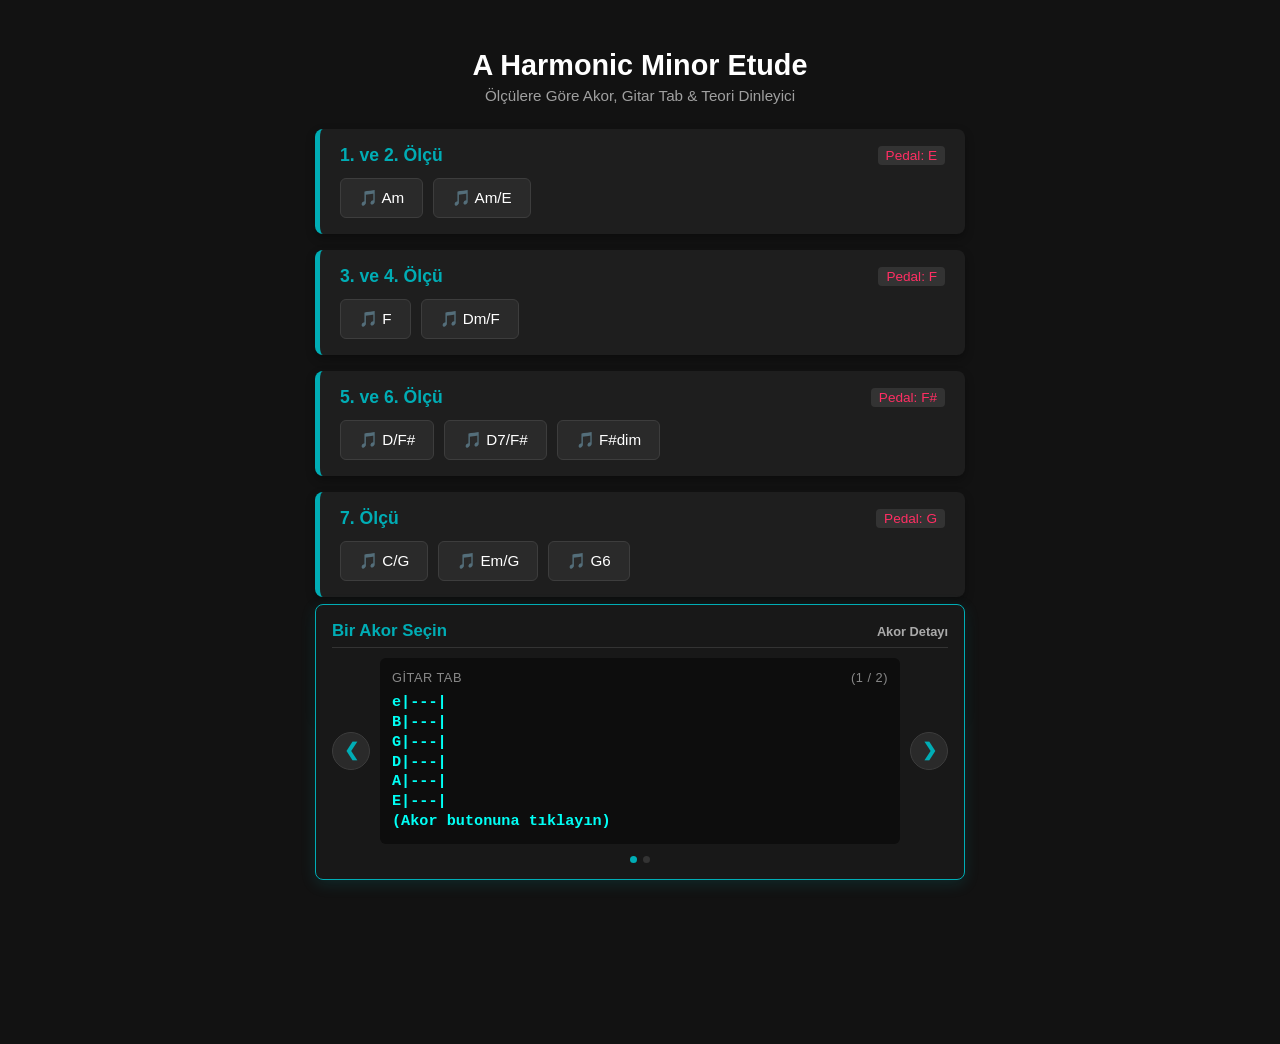
==== commit 861b59cf: "Update index.html" ====
--- a/index.html
+++ b/index.html
@@ -33,7 +33,7 @@
             flex-direction: column;
             gap: 20px;
             width: 100%;
-            max-width: 900px;
+            max-width: 650px;
         }
 
         .container {
@@ -105,36 +105,24 @@
             color: #ffffff !important;
         }
 
-        /* Interactive Display Grid */
+        /* Single Carousel Box */
         .info-panel {
             background-color: #181818;
             border: 1px solid #00adb5;
             border-radius: 8px;
-            padding: 20px;
+            padding: 16px;
             box-shadow: 0 4px 15px rgba(0, 173, 181, 0.15);
             position: sticky;
             bottom: 20px;
-            display: grid;
-            grid-template-columns: 1fr 1fr;
-            gap: 20px;
-        }
-
-        @media (max-width: 650px) {
-            .info-panel {
-                grid-template-columns: 1fr;
-            }
-        }
-
-        .panel-block {
             display: flex;
             flex-direction: column;
+            gap: 10px;
         }
 
         .panel-header {
             color: #00adb5;
             font-size: 1.05rem;
             font-weight: bold;
-            margin-bottom: 10px;
             border-bottom: 1px solid #333;
             padding-bottom: 6px;
             display: flex;
@@ -142,12 +130,73 @@
             align-items: center;
         }
 
+        /* Carousel Navigation Wrapper */
+        .carousel-wrapper {
+            position: relative;
+            display: flex;
+            align-items: center;
+            gap: 10px;
+        }
+
+        .nav-arrow {
+            background-color: #2a2a2a;
+            color: #00adb5;
+            border: 1px solid #3d3d3d;
+            width: 36px;
+            height: 36px;
+            border-radius: 50%;
+            display: flex;
+            justify-content: center;
+            align-items: center;
+            cursor: pointer;
+            font-size: 1.1rem;
+            font-weight: bold;
+            user-select: none;
+            transition: all 0.2s ease;
+            flex-shrink: 0;
+        }
+
+        .nav-arrow:hover {
+            background-color: #00adb5;
+            color: #121212;
+            border-color: #00adb5;
+        }
+
+        .carousel-container {
+            width: 100%;
+            overflow: hidden;
+            border-radius: 6px;
+            background-color: #0d0d0d;
+        }
+
+        .carousel-slider {
+            display: flex;
+            transition: transform 0.3s cubic-bezier(0.25, 1, 0.5, 1);
+            width: 200%; /* 2 sayfa yan yana */
+        }
+
+        .slide-card {
+            width: 50%;
+            padding: 12px;
+            box-sizing: border-box;
+            display: flex;
+            flex-direction: column;
+            min-height: 150px;
+        }
+
+        .slide-title {
+            font-size: 0.8rem;
+            color: #888;
+            text-transform: uppercase;
+            letter-spacing: 0.5px;
+            margin-bottom: 8px;
+            display: flex;
+            justify-content: space-between;
+        }
+
         pre {
             font-family: 'Courier New', Courier, monospace;
-            background-color: #0d0d0d;
             color: #00fff5;
-            padding: 12px;
-            border-radius: 6px;
             font-size: 0.95rem;
             line-height: 1.3;
             margin: 0;
@@ -156,12 +205,9 @@
         }
 
         .theory-content {
-            background-color: #0d0d0d;
-            border-radius: 6px;
-            padding: 12px;
-            font-size: 0.9rem;
-            line-height: 1.5;
-            flex-grow: 1;
+            font-size: 0.88rem;
+            line-height: 1.4;
+            color: #e0e0e0;
         }
 
         .note-badge {
@@ -172,12 +218,32 @@
             font-weight: bold;
             display: inline-block;
             margin-right: 4px;
-            margin-bottom: 6px;
+            margin-bottom: 4px;
+            font-size: 0.82rem;
         }
 
         .formula-text {
             color: #ffb400;
             font-weight: bold;
+        }
+
+        .dots-container {
+            display: flex;
+            justify-content: center;
+            gap: 6px;
+            margin-top: 2px;
+        }
+
+        .dot {
+            width: 7px;
+            height: 7px;
+            background-color: #333;
+            border-radius: 50%;
+            transition: background-color 0.3s;
+        }
+
+        .dot.active {
+            background-color: #00adb5;
         }
     </style>
 </head>
@@ -253,33 +319,57 @@
 
         </div>
 
-        <!-- Info Panel (Tab + Theory Side-by-Side) -->
+        <!-- Info Panel (Single Slider Box) -->
         <div class="info-panel">
             
-            <!-- Left: Tab Box -->
-            <div class="panel-block">
-                <div class="panel-header">
-                    <span id="chord-name">Bir Akor Seçin</span>
-                    <span style="font-size:0.8rem; color:#aaa;">Gitar Tab</span>
-                </div>
-                <pre id="tab-display">e|---|
+            <div class="panel-header">
+                <span id="chord-name">Bir Akor Seçin</span>
+                <span style="font-size:0.8rem; color:#aaa;">Akor Detayı</span>
+            </div>
+
+            <!-- Carousel Area -->
+            <div class="carousel-wrapper">
+                <div class="nav-arrow" onclick="prevSlide()">&#10094;</div>
+
+                <div class="carousel-container">
+                    <div class="carousel-slider" id="slider">
+                        
+                        <!-- Slide 1: Gitar Tab -->
+                        <div class="slide-card">
+                            <div class="slide-title">
+                                <span>Gitar Tab</span>
+                                <span>(1 / 2)</span>
+                            </div>
+                            <pre id="tab-display">e|---|
 B|---|
 G|---|
 D|---|
 A|---|
 E|---|
-(Butona tıklayın)</pre>
-            </div>
-
-            <!-- Right: Theory / Notes Box -->
-            <div class="panel-block">
-                <div class="panel-header">
-                    <span>Akor Yapısı & Notalar</span>
-                    <span style="font-size:0.8rem; color:#aaa;">Armoni</span>
-                </div>
-                <div id="theory-display" class="theory-content">
-                    Bir akorun seslerini ve oluşumunu görmek için listeden bir akor seçin.
-                </div>
+(Akor butonuna tıklayın)</pre>
+                        </div>
+
+                        <!-- Slide 2: Armoni Teorisi -->
+                        <div class="slide-card">
+                            <div class="slide-title">
+                                <span>Akor Yapısı & Notalar</span>
+                                <span>(2 / 2)</span>
+                            </div>
+                            <div id="theory-display" class="theory-content">
+                                Notaları ve aralıkları görmek için akor seçin.
+                            </div>
+                        </div>
+
+                    </div>
+                </div>
+
+                <div class="nav-arrow" onclick="nextSlide()">&#10095;</div>
+            </div>
+
+            <!-- Indicator Dots -->
+            <div class="dots-container">
+                <div class="dot active" id="dot-0"></div>
+                <div class="dot" id="dot-1"></div>
             </div>
 
         </div>
@@ -288,7 +378,7 @@
     <script>
         const audioCtx = new (window.AudioContext || window.webkitAudioContext)();
 
-        // Akor Detay Verileri (Tab, Notalar, Formül, Açıklama)
+        // Akor Detay Verileri
         const chordDetails = {
             'Am': {
                 tab: "e|---5---|\nB|---5---|\nG|---5---|\nD|---7---|\nA|---0---|\nE|-------|",
@@ -364,29 +454,46 @@
             }
         };
 
+        let currentSlide = 0;
+
         function selectChord(chordKey, frequencies, btn) {
-            // Buton aktiflik sınıfı değiştirme
             document.querySelectorAll('button').forEach(b => b.classList.remove('active'));
             btn.classList.add('active');
 
             const info = chordDetails[chordKey];
 
             if (info) {
-                // Tab Ekrani
                 document.getElementById('chord-name').innerText = "Akor: " + chordKey;
                 document.getElementById('tab-display').innerText = info.tab;
 
-                // Teori Ekrani HTML Yapısı
                 const notesHTML = info.notes.map(n => `<span class="note-badge">${n}</span>`).join('');
                 document.getElementById('theory-display').innerHTML = `
-                    <div style="margin-bottom:8px;"><strong>İçindeki Notalar:</strong><br>${notesHTML}</div>
-                    <div style="margin-bottom:8px;"><strong>Aralık Yapısı:</strong><br><span class="formula-text">${info.formula}</span></div>
+                    <div style="margin-bottom:6px;"><strong>Notalar:</strong> ${notesHTML}</div>
+                    <div style="margin-bottom:6px;"><strong>Aralık:</strong> <span class="formula-text">${info.formula}</span></div>
                     <div><strong>Açıklama:</strong> ${info.desc}</div>
                 `;
             }
 
-            // Sesi Çal
             playChord(frequencies);
+        }
+
+        /* Slide Navigation */
+        function nextSlide() {
+            currentSlide = (currentSlide + 1) % 2;
+            updateSliderPosition();
+        }
+
+        function prevSlide() {
+            currentSlide = (currentSlide - 1 + 2) % 2;
+            updateSliderPosition();
+        }
+
+        function updateSliderPosition() {
+            const slider = document.getElementById("slider");
+            slider.style.transform = `translateX(-${currentSlide * 50}%)`;
+
+            document.getElementById("dot-0").classList.toggle("active", currentSlide === 0);
+            document.getElementById("dot-1").classList.toggle("active", currentSlide === 1);
         }
 
         function playChord(frequencies) {
